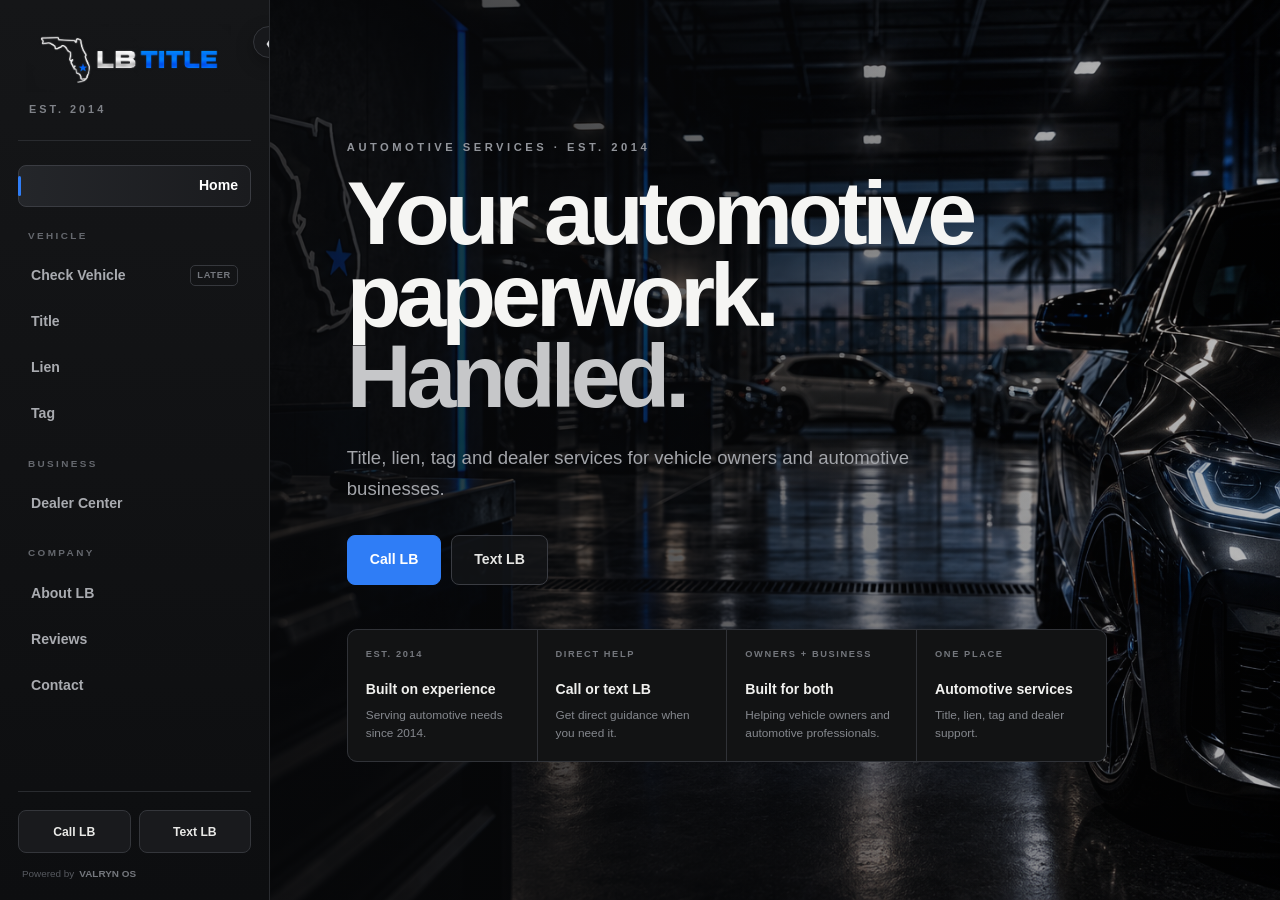
==== index.html @ 7bf811a1 "Add Dealer ambient messaging and environmental controls" ====
<!DOCTYPE html>
<html lang="en">

<head>

  <meta charset="UTF-8">

  <meta
    name="viewport"
    content="width=device-width, initial-scale=1.0"
  >

  <title>
    LB Title | Automotive Services
  </title>

  <meta
    name="description"
    content="LB Title provides automotive title, lien, tag and dealer services."
  >

  <link
    rel="stylesheet"
    href="assets/css/style.css"
  >

</head>


<body class="lb-shell-page">


  <div
    class="lb-app"
    id="lb-room-shell"
  >


    <!-- ================================================
         SIDEBAR
         ================================================ -->

    <aside class="lb-sidebar">


      <!-- BRAND -->

      <div class="lb-sidebar-brand">

        <button
          class="lb-brand-button"
          type="button"
          data-room-target="home"
          aria-label="LB Title Home"
        >

          <img
            src="assets/images/lb-title-logo.png"
            alt="LB Title"
          >

        </button>

        <p>
          EST. 2014
        </p>

      </div>


      <!-- SIDEBAR TOGGLE -->

      <button
        class="lb-sidebar-toggle"
        type="button"
        aria-label="Collapse sidebar"
        aria-expanded="true"
        title="Collapse sidebar"
      >
        <span aria-hidden="true">‹</span>
      </button>


      <!-- NAVIGATION -->

      <nav
        class="lb-room-nav"
        aria-label="LB Title services"
      >


        <!-- HOME -->

        <div class="lb-nav-group">

          <button
            class="lb-room-link"
            type="button"
            data-room-target="home"
          >
            Home
          </button>

        </div>


        <!-- VEHICLE -->

        <div class="lb-nav-group">

          <p class="lb-nav-label">
            Vehicle
          </p>


          <button
            class="lb-room-link"
            type="button"
            data-room-target="vehicle-check"
          >
            Check Vehicle

            <span>
              Later
            </span>
          </button>


          <button
            class="lb-room-link"
            type="button"
            data-room-target="title"
          >
            Title
          </button>


          <button
            class="lb-room-link"
            type="button"
            data-room-target="lien"
          >
            Lien
          </button>


          <button
            class="lb-room-link"
            type="button"
            data-room-target="tag"
          >
            Tag
          </button>

        </div>


        <!-- BUSINESS -->

        <div class="lb-nav-group">

          <p class="lb-nav-label">
            Business
          </p>


          <button
            class="lb-room-link"
            type="button"
            data-room-target="dealer"
          >
            Dealer Center
          </button>

        </div>


        <!-- COMPANY -->

        <div class="lb-nav-group">

          <p class="lb-nav-label">
            Company
          </p>


          <button
            class="lb-room-link"
            type="button"
            data-room-target="about"
          >
            About LB
          </button>


          <button
            class="lb-room-link"
            type="button"
            data-room-target="reviews"
          >
            Reviews
          </button>


          <button
            class="lb-room-link"
            type="button"
            data-room-target="contact"
          >
            Contact
          </button>

        </div>


      </nav>


      <!-- PERMANENT ACTIONS -->

      <div class="lb-sidebar-actions">

        <a href="tel:+13054826302">
          Call LB
        </a>

        <a href="sms:+13054826302">
          Text LB
        </a>

      </div>


      <div class="lb-sidebar-footer">

        <span>
          Powered by
        </span>

        <strong>
          VALRYN OS
        </strong>

      </div>


    </aside>



    <!-- ================================================
         WORKSPACE
         ================================================ -->

    <main class="lb-workspace">


      <!-- ==============================================
           HOME ROOM
           ============================================== -->

      <section
        class="lb-room room-home"
        data-room="home"
      >

        <div class="room-shade"></div>


        <div class="room-content">


          <p class="room-eyebrow">
            AUTOMOTIVE SERVICES · EST. 2014
          </p>


          <h1>
            Your automotive
            paperwork.
            <span>
              Handled.
            </span>
          </h1>


          <p class="room-copy">
            Title, lien, tag and dealer
            services for vehicle owners
            and automotive businesses.
          </p>


          <div class="room-actions">

            <a
              class="room-button primary"
              href="tel:+13054826302"
            >
              Call LB
            </a>

            <a
              class="room-button secondary"
              href="sms:+13054826302"
            >
              Text LB
            </a>

          </div>


          <div class="home-proof-grid">

            <div class="home-proof-item">

              <span>EST. 2014</span>

              <strong>
                Built on experience
              </strong>

              <p>
                Serving automotive needs since 2014.
              </p>

            </div>


            <div class="home-proof-item">

              <span>DIRECT HELP</span>

              <strong>
                Call or text LB
              </strong>

              <p>
                Get direct guidance when you need it.
              </p>

            </div>


            <div class="home-proof-item">

              <span>OWNERS + BUSINESS</span>

              <strong>
                Built for both
              </strong>

              <p>
                Helping vehicle owners and automotive professionals.
              </p>

            </div>


            <div class="home-proof-item">

              <span>ONE PLACE</span>

              <strong>
                Automotive services
              </strong>

              <p>
                Title, lien, tag and dealer support.
              </p>

            </div>

          </div>


        </div>

      </section>



      <!-- ==============================================
           TITLE ROOM
           ============================================== -->

      <section
        class="lb-room room-title"
        data-room="title"
        hidden
      >

        <div class="room-shade"></div>


        <div class="room-content">

          <div
            class="room-message"
            data-room-message="title"
            aria-live="polite"
          >
            <p class="room-eyebrow">
              VEHICLE · TITLE
            </p>

            <p class="room-dynamic-copy">
              Title help starts here.
            </p>
          </div>


          <div class="room-tags">

            <span>
              Title Transfer
            </span>

            <span>
              Duplicate Title
            </span>

            <span>
              Rebuild
            </span>

          </div>


          <div class="room-actions">

            <a
              class="room-button primary"
              href="intake/title.html"
            >
              Start Title Request
            </a>


            <a
              class="room-button secondary"
              href="sms:+13054826302"
            >
              Ask LB
            </a>

          </div>


        </div>

      </section>



      <!-- ==============================================
           LIEN ROOM
           ============================================== -->

      <section
        class="lb-room room-lien"
        data-room="lien"
        hidden
      >

        <div class="room-shade"></div>


        <div class="room-content">

          <div
            class="room-message"
            data-room-message="lien"
            aria-live="polite"
          >
            <p class="room-eyebrow">
              VEHICLE · LIEN
            </p>

            <p class="room-dynamic-copy">
              Lien help starts here.
            </p>
          </div>


          <div class="room-tags">

            <span>
              Mechanical Lien
            </span>

            <span>
              Tow Lien
            </span>

          </div>


          <div class="room-actions">

            <a
              class="room-button primary"
              href="intake/lien.html"
            >
              Start Lien Request
            </a>


            <a
              class="room-button secondary"
              href="tel:+13054826302"
            >
              Call LB
            </a>

          </div>


        </div>

      </section>



      <!-- ==============================================
           TAG ROOM
           ============================================== -->

      <section
        class="lb-room room-tag"
        data-room="tag"
        hidden
      >

        <div class="room-shade"></div>


        <div class="room-content">

          <div
            class="room-message"
            data-room-message="tag"
            aria-live="polite"
          >
            <p class="room-eyebrow">
              VEHICLE · TAG
            </p>

            <p class="room-dynamic-copy">
              Tag help starts here.
            </p>
          </div>


          <div class="room-tags">

            <span>
              Transport Tag
            </span>

            <span>
              Paper Tag
            </span>

            <span>
              Tag Transfer
            </span>

          </div>


          <div class="room-actions">

            <a
              class="room-button primary"
              href="intake/tag.html"
            >
              Start Tag Request
            </a>

          </div>


        </div>

      </section>



      <!-- ==============================================
           DEALER ROOM
           ============================================== -->

      <section
        class="lb-room room-dealer"
        data-room="dealer"
        hidden
      >

        <div class="room-shade"></div>


        <div class="room-content">

          <div
            class="room-message"
            data-room-message="dealer"
            aria-live="polite"
          >
            <p class="room-eyebrow">
              BUSINESS · DEALER CENTER
            </p>

            <p class="room-dynamic-copy">
              Dealer support starts here.
            </p>
          </div>


          <div class="room-tags">

            <span>
              Dealer License
            </span>

            <span>
              Business Registration
            </span>

            <span>
              Rebuild Inspection
            </span>

            <span>
              Dealer Class
            </span>

          </div>


          <div class="room-actions">

            <a
              class="room-button primary"
              href="dealer/index.html"
            >
              Enter Dealer Center
            </a>

          </div>


        </div>

      </section>



      <!-- ==============================================
           VEHICLE CHECK ROOM
           ============================================== -->

      <section
        class="lb-room room-vehicle-check"
        data-room="vehicle-check"
        hidden
      >

        <div class="room-shade"></div>


        <div class="room-content">


          <p class="room-eyebrow">
            VEHICLE · CHECK
          </p>


          


          <p class="room-copy">
            LB is evaluating legitimate
            vehicle-data providers before
            activating this capability.
          </p>


          <div class="room-status">
            Provider integration not yet live.
          </div>


          <div class="room-actions">

            <button
              class="room-button secondary"
              type="button"
              data-room-target="home"
            >
              Back Home
            </button>

          </div>


        </div>

      </section>



      <!-- ==============================================
           ABOUT ROOM
           ============================================== -->

      <section
        class="lb-room room-about"
        data-room="about"
        hidden
      >

        <div class="room-shade"></div>


        <div class="room-content">


          <p class="room-eyebrow">
            COMPANY
          </p>


          <h1>
            About
            <span>
              LB Title.
            </span>
          </h1>


          <p class="room-copy">
            Established in 2014, LB Title
            helps vehicle owners and automotive
            businesses navigate title, lien,
            tag and related automotive paperwork.
          </p>


          <div class="room-actions">

            <a
              class="room-button primary"
              href="tel:+13054826302"
            >
              Talk to LB
            </a>

          </div>


        </div>

      </section>



      <!-- ==============================================
           REVIEWS ROOM
           ============================================== -->

      <section
        class="lb-room room-reviews"
        data-room="reviews"
        hidden
      >

        <div class="room-shade"></div>


        <div class="room-content">


          <p class="room-eyebrow">
            COMPANY · REVIEWS
          </p>


          <h1>
            Customer
            <span>
              Reviews.
            </span>
          </h1>


          <p class="room-copy">
            Real customer reviews will appear
            here as LB builds its verified
            review history.
          </p>


          <div class="room-status">
            No fabricated testimonials.
          </div>


        </div>

      </section>



      <!-- ==============================================
           CONTACT ROOM
           ============================================== -->

      <section
        class="lb-room room-contact"
        data-room="contact"
        hidden
      >

        <div class="room-shade"></div>


        <div class="room-content">


          <div
            class="room-message"
            data-room-message="contact"
            aria-live="polite"
          >
            <p class="room-eyebrow">
              CONTACT LB TITLE
            </p>

            <p class="room-dynamic-copy">
              We're here when you need us.
            </p>
          </div>


          <div class="room-actions">

            <a
              class="room-button primary"
              href="tel:+13054826302"
            >
              Call (305) 482-6302
            </a>


            <a
              class="room-button secondary"
              href="sms:+13054826302"
            >
              Text LB
            </a>


            <a
              class="room-button secondary"
              href="mailto:lbtitle01@gmail.com"
            >
              Email LB
            </a>

          </div>


        </div>

      </section>


    </main>


  </div>


  <script src="assets/js/main.js"></script>


</body>

</html>
---- assets/css/style.css ----
/* =========================================================

   LB TITLE

   Main Website Styles

   \========================================================= */





/* ---------- RESET ---------- */



* {

  box-sizing: border-box;

  margin: 0;

  padding: 0;

}



html {

  scroll-behavior: smooth;

}



body {

  min-height: 100vh;



  background:

    radial-gradient(

      circle at top,

      #111827 0%,

      #070b12 42%,

      #030509 100%

    );



  color: #ffffff;



  font-family:

    -apple-system,

    BlinkMacSystemFont,

    "Segoe UI",

    Arial,

    sans-serif;



  line-height: 1.5;

}



a {

  color: inherit;

}



ul {

  list-style: none;

}



.container {

  width: min(1180px, calc(100% - 40px));

  margin: 0 auto;

}





/* =========================================================

   HEADER

   \========================================================= */



.site-header {

  position: sticky;

  top: 0;

  z-index: 100;



  border-bottom: 1px solid rgba(148, 163, 184, 0.12);



  background: rgba(3, 5, 9, 0.88);



  backdrop-filter: blur(18px);

  -webkit-backdrop-filter: blur(18px);

}



.nav {

  min-height: 76px;



  display: flex;

  align-items: center;

  gap: 36px;

}



.logo {

  display: inline-flex;

  align-items: center;



  font-size: 1.45rem;

  font-weight: 850;



  letter-spacing: -1px;

  text-decoration: none;



  white-space: nowrap;

}



.logo-lb {

  color: #ffffff;

}



.logo-title {

  margin-left: 5px;



  color: #3b82f6;

}



.main-nav {

  display: flex;

  align-items: center;

  gap: 28px;



  margin-left: auto;

}



.main-nav a {

  color: #94a3b8;



  font-size: 0.92rem;

  font-weight: 600;



  text-decoration: none;



  transition:

    color 0.2s ease,

    transform 0.2s ease;

}



.main-nav a:hover {

  color: #ffffff;



  transform: translateY(-1px);

}



.nav-action {

  display: inline-flex;

  align-items: center;

  justify-content: center;



  min-height: 42px;



  padding: 0 18px;



  border: 1px solid #3b82f6;

  border-radius: 8px;



  color: #ffffff;



  font-size: 0.88rem;

  font-weight: 700;



  text-decoration: none;



  transition:

background 0.2s ease,

    transform 0.2s ease;

}



.nav-action:hover {

  background: #2563eb;



  transform: translateY(-1px);

}





/* =========================================================

   SHARED

   \========================================================= */



.eyebrow {

  margin-bottom: 16px;



  color: #64748b;



  font-size: 0.72rem;

  font-weight: 800;



  letter-spacing: 4px;

  text-transform: uppercase;

}



.section-heading {

  max-width: 700px;



  margin-bottom: 42px;

}



.section-heading h2 {

  margin-bottom: 12px;



  font-size: clamp(2rem, 5vw, 3rem);

  font-weight: 800;



  letter-spacing: -1.8px;

  line-height: 1.08;

}



.section-heading > p:last-child {

  color: #94a3b8;



  font-size: 1rem;

  line-height: 1.7;

}





/* =========================================================

   BUTTONS

   \========================================================= */



.button {

  display: inline-flex;

  align-items: center;

  justify-content: center;



  min-height: 52px;



  padding: 0 24px;



  border: 1px solid transparent;

  border-radius: 9px;



  font-size: 0.95rem;

  font-weight: 750;



  text-decoration: none;



  transition:

background 0.2s ease,

    border-color 0.2s ease,

    color 0.2s ease,

    transform 0.2s ease;

}



.button:hover {

  transform: translateY(-2px);

}



.button.primary {

  background: #2563eb;

  border-color: #2563eb;



  color: #ffffff;

}



.button.primary:hover {

  background: #3b82f6;

  border-color: #3b82f6;

}



.button.secondary {

  border-color: #334155;



  background: rgba(15, 23, 42, 0.45);



  color: #e2e8f0;

}



.button.secondary:hover {

  border-color: #3b82f6;



  background: rgba(37, 99, 235, 0.08);



  color: #ffffff;

}





/* =========================================================

   HERO

   \========================================================= */



.hero {

  position: relative;



  min-height: 680px;



  display: flex;

  align-items: center;



  overflow: hidden;



  border-bottom: 1px solid rgba(148, 163, 184, 0.1);

}



.hero::before {

  content: "";



  position: absolute;

  top: -220px;

  right: -180px;



  width: 650px;

  height: 650px;



  border-radius: 50%;



  background: rgba(37, 99, 235, 0.12);



  filter: blur(80px);



  pointer-events: none;

}



.hero::after {

  content: "";



  position: absolute;

  bottom: -300px;

  left: -250px;



  width: 600px;

  height: 600px;



  border-radius: 50%;



  background: rgba(29, 78, 216, 0.08);



  filter: blur(100px);



  pointer-events: none;

}



.hero-content {

  position: relative;

  z-index: 1;



  padding-top: 80px;

  padding-bottom: 80px;

}



.hero h1 {

  max-width: 900px;



  margin-bottom: 24px;



  font-size: clamp(3.2rem, 7vw, 6.2rem);

  font-weight: 850;



  letter-spacing: -5px;

  line-height: 0.95;

}



.hero h1 span {

  display: block;



  color: #3b82f6;

}



.hero-copy {

  max-width: 670px;



  color: #94a3b8;



  font-size: clamp(1rem, 2vw, 1.2rem);

  line-height: 1.75;

}



.hero-actions {

  display: flex;

  flex-wrap: wrap;

  gap: 12px;



  margin-top: 34px;

}





/* =========================================================

   SERVICES

   \========================================================= */



.services {

  padding: 110px 0;

}



.service-grid {

  display: grid;



  grid-template-columns: repeat(2, minmax(0, 1fr));



  gap: 18px;

}



.service-card {

  position: relative;



  min-height: 230px;



  display: flex;

  flex-direction: column;



  padding: 26px;



  border: 1px solid #1e293b;

  border-radius: 14px;



  background:

    linear-gradient(

      145deg,

      rgba(15, 23, 42, 0.92),

      rgba(8, 13, 23, 0.88)

    );



  overflow: hidden;



  transition:

    border-color 0.25s ease,

    transform 0.25s ease,

background 0.25s ease;

}



.service-card:hover {

  border-color: rgba(59, 130, 246, 0.6);



  transform: translateY(-4px);

}



.service-number {

  margin-bottom: 20px;



  color: #475569;



  font-size: 0.78rem;

  font-weight: 800;



  letter-spacing: 2px;

}



.service-card h3 {

  margin-bottom: 10px;



  font-size: 1.55rem;

  font-weight: 800;



  letter-spacing: -0.7px;

}



.service-card > p {

  margin-bottom: 20px;



  color: #94a3b8;



  line-height: 1.65;

}



.service-card ul {

  display: flex;

  flex-wrap: wrap;

  gap: 8px;



  margin-bottom: 30px;

}



.service-card li {

  padding: 7px 10px;



  border: 1px solid #1e293b;

  border-radius: 6px;



  background: rgba(15, 23, 42, 0.7);



  color: #cbd5e1;



  font-size: 0.78rem;

  font-weight: 650;

}



.service-card > a {

  margin-top: auto;



  color: #60a5fa;



  font-size: 0.9rem;

  font-weight: 750;



  text-decoration: none;

}



.service-card > a:hover {

  color: #93c5fd;

}



.dealer-card {

  border-color: rgba(59, 130, 246, 0.35);



  background:

    linear-gradient(

      145deg,

      rgba(30, 64, 175, 0.18),

      rgba(8, 13, 23, 0.94)

    );

}



.dealer-card::after {

  content: "DEALER";



  position: absolute;

  top: 25px;

  right: 28px;



  color: rgba(96, 165, 250, 0.5);



  font-size: 0.65rem;

  font-weight: 800;



  letter-spacing: 3px;

}





/* =========================================================

   OTHER SERVICES

   \========================================================= */



.other-services {

  padding: 100px 0;



  border-top: 1px solid rgba(148, 163, 184, 0.08);

  border-bottom: 1px solid rgba(148, 163, 184, 0.08);



  background: rgba(15, 23, 42, 0.22);

}



.other-service-card {

  max-width: 760px;



  padding: 30px;



  border: 1px solid #1e293b;

  border-radius: 12px;



  background: rgba(8, 13, 23, 0.7);

}



.other-service-card h3 {

  margin-bottom: 10px;



  font-size: 1.35rem;

}



.other-service-card p {

  margin-bottom: 18px;



  color: #94a3b8;



  line-height: 1.65;

}



.other-service-card a {

  color: #60a5fa;



  font-weight: 700;



  text-decoration: none;

}





/* =========================================================

   GET STARTED

   \========================================================= */



.request {

  padding: 110px 0;

}



.action-grid {

  display: grid;



  grid-template-columns: repeat(4, minmax(0, 1fr));



  gap: 14px;

}



.action-card {

  min-height: 112px;



  display: flex;

  flex-direction: column;

  justify-content: space-between;



  padding: 24px;



  border: 1px solid #1e293b;

  border-radius: 12px;



  background: rgba(15, 23, 42, 0.55);



  text-decoration: none;



  transition:

    border-color 0.2s ease,

background 0.2s ease,

    transform 0.2s ease;

}



.action-card:hover {

  border-color: #3b82f6;



  background: rgba(37, 99, 235, 0.08);



  transform: translateY(-3px);

}



.action-card span {

  color: #64748b;



  font-size: 0.75rem;

  font-weight: 800;



  letter-spacing: 2px;

  text-transform: uppercase;

}



.action-card strong {

  color: #ffffff;



  font-size: 1rem;

  line-height: 1.35;

}





/* =========================================================

   ASK LB

   \========================================================= */



.ask-lb {

  padding: 0 0 110px;

}



.ask-lb-panel {

  position: relative;



  display: grid;



  grid-template-columns: 1fr auto;



  align-items: center;

  gap: 40px;



  padding: 42px;



  border: 1px solid rgba(59, 130, 246, 0.35);

  border-radius: 16px;



  background:

    linear-gradient(

      135deg,

      rgba(30, 64, 175, 0.2),

      rgba(15, 23, 42, 0.6)

    );



  overflow: hidden;

}



.ask-lb-panel::after {

  content: "LB";



  position: absolute;

  right: 170px;

  bottom: -60px;



  color: rgba(59, 130, 246, 0.04);



  font-size: 13rem;

  font-weight: 900;



  line-height: 1;



  pointer-events: none;

}



.ask-lb-panel h2 {

  margin-bottom: 12px;



  font-size: clamp(2rem, 5vw, 3rem);



  letter-spacing: -1.5px;

}



.ask-lb-panel > div:first-child > p:last-child {

  max-width: 650px;



  color: #94a3b8;



  line-height: 1.7;

}



.ask-lb-status {

  position: relative;

  z-index: 1;



  min-width: 180px;



  padding: 18px;



  border: 1px solid rgba(96, 165, 250, 0.25);

  border-radius: 10px;



  background: rgba(3, 5, 9, 0.45);

}



.ask-lb-status span {

  display: block;



  margin-bottom: 4px;



  color: #64748b;



  font-size: 0.7rem;

  font-weight: 800;



  letter-spacing: 2px;

  text-transform: uppercase;

}



.ask-lb-status strong {

  color: #60a5fa;



  font-size: 0.95rem;

}





/* =========================================================

   CONTACT

   \========================================================= */



.contact-section {

  padding: 110px 0;



  border-top: 1px solid rgba(148, 163, 184, 0.08);



  background: rgba(2, 6, 12, 0.5);

}



.contact-actions {

  display: flex;

  flex-wrap: wrap;

  gap: 12px;

}





/* =========================================================

   FOOTER

   \========================================================= */



.site-footer {

  padding: 38px 0;



  border-top: 1px solid #111827;



  background: #020407;

}



.footer-content {

  display: grid;



  grid-template-columns: 1fr auto auto;



  align-items: center;

  gap: 40px;

}



.footer-brand strong {

  display: block;



  margin-bottom: 4px;



  color: #ffffff;



  font-size: 1rem;

  letter-spacing: 1px;

}



.footer-brand p {

  color: #475569;



  font-size: 0.82rem;

}



.footer-contact {

  display: flex;

  flex-direction: column;

  gap: 4px;

}



.footer-contact a {

  color: #64748b;



  font-size: 0.8rem;



  text-decoration: none;

}



.footer-contact a:hover {

  color: #ffffff;

}



.powered-by {

  color: #475569;



  font-size: 0.78rem;

}



.powered-by strong {

  color: #64748b;

}





/* =========================================================

   RESPONSIVE

   \========================================================= */



@media (max-width: 900px) {



  .main-nav {

    display: none;

  }



  .nav-action {

    margin-left: auto;

  }



  .hero {

    min-height: 600px;

  }



  .hero h1 {

    letter-spacing: -3px;

  }



  .service-grid {

    grid-template-columns: 1fr;

  }



  .action-grid {

    grid-template-columns: repeat(2, minmax(0, 1fr));

  }



  .footer-content {

    grid-template-columns: 1fr;

  }



  .ask-lb-panel {

    grid-template-columns: 1fr;

  }



  .ask-lb-status {

    width: fit-content;

  }



}





@media (max-width: 560px) {



  .container {

    width: min(100% - 28px, 1180px);

  }



  .nav {

    min-height: 68px;

  }



  .logo {

    font-size: 1.25rem;

  }



  .nav-action {

    min-height: 38px;



    padding: 0 13px;



    font-size: 0.78rem;

  }



  .hero {

    min-height: auto;

  }



  .hero-content {

    padding-top: 100px;

    padding-bottom: 90px;

  }



  .hero h1 {

    font-size: clamp(3rem, 16vw, 4.4rem);



    letter-spacing: -3.5px;

  }



  .hero-copy {

    font-size: 1rem;

  }



  .hero-actions {

    flex-direction: column;

  }

  .hero-actions .button {

    width: 100%;

  }



  .services,

  .request,

  .contact-section {

    padding: 80px 0;

  }



  .other-services {

    padding: 80px 0;

  }



  .ask-lb {

    padding-bottom: 80px;

  }



  .service-card {

    min-height: auto;

    padding: 26px;

  }



  .service-number {

    margin-bottom: 28px;

  }



  .action-grid {

    grid-template-columns: 1fr;

  }



  .action-card {

    min-height: 125px;

  }



  .ask-lb-panel {

    padding: 28px;

  }



  .ask-lb-panel::after {

    right: -30px;

    bottom: -35px;



    font-size: 9rem;

  }



  .contact-actions {

    flex-direction: column;

  }



  .contact-actions .button {

    width: 100%;

  }



  .footer-content {

    gap: 24px;

  }



}





/* =========================================================

   ACCESSIBILITY

   \========================================================= */



a:focus-visible {

  outline: 2px solid #60a5fa;

  outline-offset: 4px;

}





/* =========================================================

   SELECTION

   \========================================================= */



::selection {

  background: #2563eb;

  color: #ffffff;

}



/* =========================================================

   INTAKE PAGES

   \========================================================= */



.intake-hero {

  padding: 70px 0 45px;



  border-bottom: 1px solid rgba(148, 163, 184, 0.08);

}



.back-link {

  display: inline-block;



  margin-bottom: 20px;



  color: #94a3b8;



  font-size: 0.9rem;

  font-weight: 650;



  text-decoration: none;

}



.back-link:hover {

  color: #ffffff;

}



.intake-hero h1 {

  margin-bottom: 16px;



  font-size: clamp(2.7rem, 6vw, 4.5rem);

  font-weight: 850;



  letter-spacing: -3px;

  line-height: 1;

}



.intake-hero > .container > p:last-child {

  max-width: 680px;



  color: #94a3b8;



  font-size: 1.05rem;

  line-height: 1.7;

}





/* ---------- LAYOUT ---------- */



.intake-section {

  padding: 70px 0 110px;

}



.intake-layout {

  display: grid;



  grid-template-columns:

    minmax(0, 1fr)

    minmax(280px, 340px);



  align-items: start;

  gap: 30px;

}





/* ---------- FORM ---------- */



.intake-form {

  display: flex;

  flex-direction: column;

  gap: 18px;

}



.form-section {

  min-width: 0;



  padding: 30px;



  border: 1px solid #1e293b;

  border-radius: 14px;



  background:

    linear-gradient(

      145deg,

      rgba(15, 23, 42, 0.88),

      rgba(8, 13, 23, 0.82)

    );

}



.form-section legend {

  padding: 0 10px;



  color: #ffffff;



  font-size: 1.15rem;

  font-weight: 800;

}



.form-help {

  margin-bottom: 24px;



  color: #64748b;



  font-size: 0.9rem;

}





/* ---------- SERVICE CHOICE ---------- */



.service-choice-grid {

  display: grid;



  grid-template-columns: repeat(2, minmax(0, 1fr));



  gap: 12px;

}



.service-choice {

  position: relative;



  display: block;



  cursor: pointer;

}



.service-choice input {

  position: absolute;



  width: 1px;

  height: 1px;



  opacity: 0;

  pointer-events: none;

}



.service-choice span {

  min-height: 120px;



  display: flex;

  flex-direction: column;

  justify-content: center;



  padding: 20px;



  border: 1px solid #273449;

  border-radius: 10px;



  background: rgba(15, 23, 42, 0.6);



  transition:

    border-color 0.2s ease,

background 0.2s ease,

    transform 0.2s ease;

}



.service-choice:hover span {

  border-color: #3b82f6;



  transform: translateY(-2px);

}



.service-choice input:checked + span {

  border-color: #3b82f6;



  background: rgba(37, 99, 235, 0.12);



  box-shadow:

    inset 0 0 0 1px rgba(59, 130, 246, 0.18);

}



.service-choice strong {

  margin-bottom: 7px;



  color: #ffffff;



  font-size: 1rem;

}



.service-choice small {

  color: #94a3b8;



  font-size: 0.8rem;

  line-height: 1.5;

}





/* ---------- FIELDS ---------- */



.form-grid {

  display: grid;



  grid-template-columns: repeat(2, minmax(0, 1fr));



  gap: 18px;

}



.form-field {

  display: flex;

  flex-direction: column;

  gap: 8px;

}



.form-field-full {

  grid-column: 1 / -1;

}



.form-field label {

  color: #cbd5e1;



  font-size: 0.82rem;

  font-weight: 700;

}



.form-field input,

.form-field textarea,

.form-field select {

  width: 100%;



  border: 1px solid #273449;

  border-radius: 8px;



  outline: none;



  background: #080d17;



  color: #ffffff;



  font: inherit;



  transition:

    border-color 0.2s ease,

    box-shadow 0.2s ease,

background 0.2s ease;

}



.form-field input,

.form-field select {

  min-height: 48px;



  padding: 0 14px;

}



.form-field textarea {

  min-height: 145px;



  padding: 14px;



  resize: vertical;

}



.form-field input::placeholder,

.form-field textarea::placeholder {

  color: #475569;

}



.form-field input:focus,

.form-field textarea:focus,

.form-field select:focus {

  border-color: #3b82f6;



  background: #0b1220;



  box-shadow:

    0 0 0 3px rgba(59, 130, 246, 0.1);

}





/* ---------- CONDITIONAL ---------- */



.conditional-section[hidden] {

  display: none;

}





/* ---------- SUBMIT ---------- */



.form-submit {

  display: flex;

  align-items: center;

  justify-content: space-between;



  gap: 24px;



  padding: 24px 28px;



  border: 1px solid rgba(59, 130, 246, 0.3);

  border-radius: 12px;



  background: rgba(37, 99, 235, 0.07);

}



.form-submit[hidden] {

  display: none;

}



.form-submit strong {

  display: block;



  margin-bottom: 4px;

}



.form-submit p {

  color: #64748b;



  font-size: 0.85rem;

}





/* ---------- SIDEBAR ---------- */



.intake-sidebar {

  position: sticky;



  top: 105px;

}



.sidebar-card {

  padding: 28px;



  border: 1px solid #1e293b;

  border-radius: 14px;



  background:

    linear-gradient(

      145deg,

      rgba(15, 23, 42, 0.9),

      rgba(8, 13, 23, 0.9)

    );

}



.sidebar-card h2 {

  margin-bottom: 12px;



  font-size: 1.5rem;



  letter-spacing: -0.8px;

}



.sidebar-card > p:not(.eyebrow) {

  margin-bottom: 24px;



  color: #94a3b8;



  font-size: 0.9rem;

  line-height: 1.65;

}



.sidebar-card .button {

  width: 100%;



  margin-bottom: 10px;

}



.sidebar-email {

  display: block;



  margin-top: 16px;



  color: #60a5fa;



  font-size: 0.82rem;



  text-align: center;

  text-decoration: none;

}



.sidebar-email:hover {

  color: #93c5fd;

}





/* =========================================================

   INTAKE RESPONSIVE

   \========================================================= */



@media (max-width: 900px) {



  .intake-layout {

    grid-template-columns: 1fr;

  }



  .intake-sidebar {

    position: static;

  }



}





@media (max-width: 560px) {



  .intake-hero {

    padding: 50px 0 35px;

  }



  .back-link {

    margin-bottom: 30px;

  }



  .intake-hero h1 {

    letter-spacing: -2px;

  }



  .intake-section {

    padding: 45px 0 80px;

  }



  .form-section {

    padding: 22px;

  }



  .service-choice-grid,

  .form-grid {

    grid-template-columns: 1fr;

  }



  .form-field-full {

    grid-column: auto;

  }



  .form-submit {

    flex-direction: column;

    align-items: stretch;

  }



  .form-submit .button {

    width: 100%;

  }



}

/* =========================================================

   TITLE INTAKE

   \========================================================= */



.title-choice-grid {

  display: grid;



  grid-template-columns: repeat(3, minmax(0, 1fr));



  gap: 12px;

}





@media (max-width: 760px) {



  .title-choice-grid {

    grid-template-columns: 1fr;

  }



}













/* =========================================================

   DEALER CENTER

   \========================================================= */



.dealer-center-page {

  background:

    radial-gradient(

      circle at 75% 10%,

      rgba(37, 99, 235, 0.14),

      transparent 34%

    ),

    #030509;

}



.dealer-hero {

  min-height: 610px;



  display: flex;

  align-items: center;



  padding: 80px 0;



  border-bottom: 1px solid rgba(59, 130, 246, 0.16);

}



.dealer-hero h1 {

  max-width: 850px;



  margin-bottom: 24px;



  font-size: clamp(3.2rem, 7vw, 6rem);

  font-weight: 850;



  letter-spacing: -5px;

  line-height: 0.96;

}



.dealer-hero h1 span {

  display: block;



  color: #3b82f6;

}



.dealer-hero-copy {

  max-width: 650px;



  color: #94a3b8;



  font-size: 1.1rem;

  line-height: 1.75;

}





/* ---------- DEALER SERVICES ---------- */



.dealer-services {

  padding: 110px 0;

}



.dealer-service-grid {

  display: grid;



  grid-template-columns: repeat(3, minmax(0, 1fr));



  gap: 16px;

}



.dealer-service-card {

  min-height: 280px;



  display: flex;

  flex-direction: column;



  padding: 28px;



  border: 1px solid rgba(59, 130, 246, 0.22);

  border-radius: 14px;



  background:

    linear-gradient(

      145deg,

      rgba(30, 64, 175, 0.11),

      rgba(8, 13, 23, 0.92)

    );



  text-decoration: none;



  transition:

    border-color 0.22s ease,

background 0.22s ease,

    transform 0.22s ease;

}



.dealer-service-card:hover {

  border-color: #3b82f6;



  background:

    linear-gradient(

      145deg,

      rgba(37, 99, 235, 0.18),

      rgba(8, 13, 23, 0.96)

    );



  transform: translateY(-4px);

}



.dealer-service-number {

  margin-bottom: 50px;



  color: #475569;



  font-size: 0.72rem;

  font-weight: 800;



  letter-spacing: 2px;

}



.dealer-service-card h3 {

  margin-bottom: 10px;



  color: #ffffff;



  font-size: 1.35rem;



  letter-spacing: -0.6px;

}



.dealer-service-card p {

  margin-bottom: 28px;



  color: #94a3b8;



  font-size: 0.9rem;

  line-height: 1.6;

}



.dealer-service-card strong {

  margin-top: auto;



  color: #60a5fa;



  font-size: 0.85rem;

}





/* ---------- DEALER CONTACT ---------- */



.dealer-contact {

  padding: 0 0 110px;

}



.dealer-contact-panel {

  display: flex;

  align-items: center;

  justify-content: space-between;



  gap: 40px;



  padding: 42px;



  border: 1px solid rgba(59, 130, 246, 0.25);

  border-radius: 16px;



  background: rgba(15, 23, 42, 0.48);

}



.dealer-contact-panel h2 {

  margin-bottom: 10px;



  font-size: clamp(2rem, 4vw, 3rem);



  letter-spacing: -1.5px;

}



.dealer-contact-panel > div:first-child > p:last-child {

  max-width: 620px;



  color: #94a3b8;



  line-height: 1.7;

}



.dealer-contact-actions {

  display: flex;

  flex-shrink: 0;



  gap: 10px;

}





/* ---------- DEALER RESPONSIVE ---------- */



@media (max-width: 900px) {



  .dealer-service-grid {

    grid-template-columns: repeat(2, minmax(0, 1fr));

  }



  .dealer-contact-panel {

    flex-direction: column;

    align-items: flex-start;

  }



}





@media (max-width: 560px) {



  .dealer-hero {

    min-height: auto;



    padding: 70px 0;

  }



  .dealer-hero h1 {

    letter-spacing: -3px;

  }



  .dealer-services {

    padding: 80px 0;

  }



  .dealer-service-grid {

    grid-template-columns: 1fr;

  }



  .dealer-service-card {

    min-height: 240px;

  }



  .dealer-contact {

    padding-bottom: 80px;

  }



  .dealer-contact-panel {

    padding: 28px;

  }



  .dealer-contact-actions {

    width: 100%;



    flex-direction: column;

  }



  .dealer-contact-actions .button {

    width: 100%;

  }



}







/* =========================================================

   DEALER INTAKE

   \========================================================= */



.dealer-choice-grid {

  display: grid;



  grid-template-columns: repeat(3, minmax(0, 1fr));



  gap: 12px;

}





@media (max-width: 760px) {



  .dealer-choice-grid {

    grid-template-columns: 1fr;

  }



}







/* =========================================================

   SUCCESS PAGE

   \========================================================= */



.success-page {

  min-height: calc(100vh - 76px);



  display: flex;

  flex-direction: column;

}



.success-section {

  flex: 1;



  display: flex;

  align-items: center;



  padding: 100px 0;

}



.success-card {

  max-width: 760px;



  margin: 0 auto;



  padding: 60px;



  border: 1px solid rgba(59, 130, 246, 0.3);

  border-radius: 18px;



  background:

    linear-gradient(

      145deg,

      rgba(30, 64, 175, 0.14),

      rgba(8, 13, 23, 0.92)

    );



  text-align: center;

}



.success-check {

  width: 68px;

  height: 68px;



  display: flex;

  align-items: center;

  justify-content: center;



  margin: 0 auto 28px;



  border: 1px solid rgba(59, 130, 246, 0.5);

  border-radius: 50%;



  background: rgba(37, 99, 235, 0.12);



  color: #60a5fa;



  font-size: 2rem;

  font-weight: 800;

}



.success-card h1 {

  margin-bottom: 20px;



  font-size: clamp(3rem, 7vw, 5rem);

  font-weight: 850;



  letter-spacing: -4px;

  line-height: 1;

}



.success-copy {

  max-width: 590px;



  margin: 0 auto;



  color: #94a3b8;



  font-size: 1.05rem;

  line-height: 1.75;

}



.success-note {

  max-width: 520px;



  margin: 34px auto 0;



  padding: 20px;



  border: 1px solid #1e293b;

  border-radius: 10px;



  background: rgba(3, 5, 9, 0.35);

}



.success-note strong {

  display: block;



  margin-bottom: 5px;

}



.success-note p {

  color: #64748b;



  font-size: 0.88rem;

}



.success-actions {

  display: flex;

  justify-content: center;

  flex-wrap: wrap;



  gap: 10px;



  margin-top: 34px;

}





@media (max-width: 560px) {



  .success-section {

    padding: 60px 0;

  }



  .success-card {

    padding: 36px 22px;

  }



  .success-card h1 {

    letter-spacing: -2.5px;

  }



  .success-actions {

    flex-direction: column;

  }



  .success-actions .button {

    width: 100%;

  }



}





/* =========================================================

   LB TITLE LOGO

   \========================================================= */



.logo {

  display: flex;

  align-items: center;

  flex-shrink: 0;



  text-decoration: none;

}



.site-logo {

  display: block;



  width: 230px;

  max-width: 100%;

  height: auto;



  object-fit: contain;

}





/* ---------- LOGO RESPONSIVE ---------- */



@media (max-width: 900px) {



  .site-logo {

    width: 200px;

  }



}





@media (max-width: 560px) {



  .site-logo {

    width: 165px;

  }



}

/* =========================================================
   LB TITLE — ROOM SHELL
   Desktop sidebar + single workspace
   ========================================================= */


/* ---------- SHELL ---------- */

.lb-shell-page {
  height: 100vh;
  overflow: hidden;

  background: #090a0c;
  color: #f7f7f5;
}

.lb-app {
  width: 100%;
  height: 100vh;

  display: grid;
  grid-template-columns: 270px minmax(0, 1fr);

  background: #090a0c;
}


/* =========================================================
   SIDEBAR
   ========================================================= */

.lb-sidebar {
  position: relative;
  z-index: 50;

  height: 100vh;

  display: flex;
  flex-direction: column;

  padding: 24px 18px 18px;

  border-right: 1px solid #292b2f;

  background:
    linear-gradient(
      180deg,
      #151618 0%,
      #111214 52%,
      #0d0e10 100%
    );

  overflow-y: auto;
}


/* ---------- BRAND ---------- */

.lb-sidebar-brand {
  padding: 0 8px 22px;

  border-bottom: 1px solid #292b2f;
}

.lb-brand-button {
  width: 100%;

  display: block;

  padding: 0;

  border: 0;

  background: transparent;

  cursor: pointer;

  text-align: left;
}

.lb-brand-button img {
  display: block;

  width: 205px;
  max-width: 100%;

  height: auto;
}

.lb-sidebar-brand p {
  margin-top: 9px;
  margin-left: 3px;

  color: #7f8288;

  font-size: 0.68rem;
  font-weight: 800;

  letter-spacing: 3px;
}


/* =========================================================
   SIDEBAR NAVIGATION
   ========================================================= */

.lb-room-nav {
  display: flex;
  flex-direction: column;

  gap: 22px;

  padding: 24px 0;
}

.lb-nav-group {
  display: flex;
  flex-direction: column;

  gap: 4px;
}

.lb-nav-label {
  margin: 0 10px 7px;

  color: #65686e;

  font-size: 0.62rem;
  font-weight: 850;

  letter-spacing: 2.4px;
  text-transform: uppercase;
}

.lb-room-link {
  width: 100%;
  min-height: 42px;

  display: flex;
  align-items: center;
  justify-content: space-between;

  gap: 12px;

  padding: 0 12px;

  border: 1px solid transparent;
  border-radius: 8px;

  background: transparent;

  color: #a9abb0;

  font: inherit;
  font-size: 0.88rem;
  font-weight: 650;

  text-align: left;

  cursor: pointer;

  transition:
    color 0.18s ease,
    background 0.18s ease,
    border-color 0.18s ease,
    transform 0.18s ease;
}

.lb-room-link:hover {
  color: #ffffff;

  background: #1b1c1f;

  transform: translateX(2px);
}

.lb-room-link.is-active {
  border-color: #3a3c42;

  background:
    linear-gradient(
      90deg,
      #24262a,
      #1a1b1e
    );

  color: #ffffff;
}

.lb-room-link.is-active::before {
  content: "";

  width: 3px;
  height: 20px;

  margin-left: -13px;

  border-radius: 999px;

  background: #2f7df6;
}

.lb-room-link span {
  padding: 3px 6px;

  border: 1px solid #36383d;
  border-radius: 5px;

  color: #74777d;

  font-size: 0.58rem;
  font-weight: 800;

  letter-spacing: 0.7px;
  text-transform: uppercase;
}


/* ---------- PERMANENT ACTIONS ---------- */

.lb-sidebar-actions {
  display: grid;
  grid-template-columns: 1fr 1fr;

  gap: 8px;

  margin-top: auto;
  padding-top: 18px;

  border-top: 1px solid #292b2f;
}

.lb-sidebar-actions a {
  min-height: 43px;

  display: flex;
  align-items: center;
  justify-content: center;

  border: 1px solid #34363b;
  border-radius: 8px;

  background: #191a1d;

  color: #e9e9e7;

  font-size: 0.76rem;
  font-weight: 800;

  text-decoration: none;

  transition:
    border-color 0.18s ease,
    background 0.18s ease,
    color 0.18s ease;
}

.lb-sidebar-actions a:hover {
  border-color: #2f7df6;

  background: #202226;

  color: #ffffff;
}


/* ---------- SIDEBAR FOOTER ---------- */

.lb-sidebar-footer {
  display: flex;
  align-items: center;

  gap: 5px;

  padding: 14px 4px 0;

  color: #56595f;

  font-size: 0.62rem;
}

.lb-sidebar-footer strong {
  color: #74777d;

  font-weight: 750;
}


/* =========================================================
   WORKSPACE
   ========================================================= */

.lb-workspace {
  position: relative;

  min-width: 0;
  height: 100vh;

  overflow: hidden;

  background: #0b0c0e;
}


/* =========================================================
   ROOMS
   ========================================================= */

.lb-room {
  position: absolute;
  inset: 0;

  min-height: 100%;

  display: flex;
  align-items: center;

  overflow: hidden;

  isolation: isolate;

  background-color: #0b0c0e;

  background-size: cover;
  background-position: center;
  background-repeat: no-repeat;
}

.lb-room[hidden] {
  display: none;
}

.lb-room.is-active {
  animation: lb-room-enter 0.28s ease both;
}

@keyframes lb-room-enter {

  from {
    opacity: 0;
    transform: translateY(6px);
  }

  to {
    opacity: 1;
    transform: translateY(0);
  }

}


/* =========================================================
   ROOM BACKGROUND IMAGE SLOTS

   When the real images exist, these paths activate
   automatically.
   ========================================================= */

.room-home {
  background-image:
    url("../images/rooms/home/home-hero.png");
}

.room-title {
  background-image:
    url("../images/rooms/title/title-hero.png");
}

.room-lien {
  background-image:
    url("../images/rooms/lien/lien-hero.png");
}

.room-tag {
  background-image:
    url("../images/rooms/tag/tag-hero.png");
}

.room-dealer {
  background-image:
    url("../images/rooms/dealer/dealer-hero.png");
}

.room-vehicle-check {
  background-image:
    url("../images/rooms/vehicle-check/vehicle-check-hero.png");
}


/* Company rooms stay intentionally quieter */

.room-about {
  background-image:
    url("../images/rooms/about/about-hero.png");
}

.room-reviews {
  background-image:
    url("../images/rooms/reviews/reviews-hero.png");
}

.room-contact {
  background-image:
    url("../images/rooms/contact/contact-hero.png");
}


/* =========================================================
   CINEMATIC OVERLAY
   ========================================================= */

.room-shade {
  position: absolute;
  inset: 0;

  z-index: -1;

  background:
    linear-gradient(
      90deg,
      rgba(8, 9, 11, 0.78) 0%,
      rgba(8, 9, 11, 0.68) 34%,
      rgba(8, 9, 11, 0.42) 62%,
      rgba(8, 9, 11, 0.16) 100%
    ),
    linear-gradient(
      180deg,
      rgba(0, 0, 0, 0.04),
      rgba(0, 0, 0, 0.18)
    );
}


/* =========================================================
   ROOM CONTENT
   ========================================================= */

.room-content {
  width: min(760px, calc(100% - 80px));

  margin-left: clamp(44px, 6vw, 100px);

  padding: 56px 0;
}

.room-eyebrow {
  margin-bottom: 18px;

  color: #92959b;

  font-size: 0.7rem;
  font-weight: 850;

  letter-spacing: 3.5px;
  text-transform: uppercase;
}

.room-content h1 {
  max-width: 720px;

  margin-bottom: 24px;

  color: #f5f5f3;

  font-size: clamp(3.6rem, 7vw, 6.8rem);
  font-weight: 850;

  letter-spacing: -5px;
  line-height: 0.91;
}

.room-content h1 span {
  display: block;

  color: #c6c7c9;
}

.room-copy {
  max-width: 620px;

  color: #a3a5aa;

  font-size: clamp(1rem, 1.7vw, 1.16rem);

  line-height: 1.7;
}


/* =========================================================
   ROOM ACTIONS
   ========================================================= */

.room-actions {
  display: flex;
  flex-wrap: wrap;

  gap: 10px;

  margin-top: 30px;
}

.room-button {
  min-height: 50px;

  display: inline-flex;
  align-items: center;
  justify-content: center;

  padding: 0 22px;

  border: 1px solid #3a3c42;
  border-radius: 8px;

  font: inherit;
  font-size: 0.88rem;
  font-weight: 800;

  text-decoration: none;

  cursor: pointer;

  transition:
    transform 0.18s ease,
    border-color 0.18s ease,
    background 0.18s ease,
    color 0.18s ease;
}

.room-button:hover {
  transform: translateY(-2px);
}

.room-button.primary {
  border-color: #2f7df6;

  background: #2f7df6;

  color: #ffffff;
}

.room-button.primary:hover {
  background: #438af7;
}

.room-button.secondary {
  background: rgba(20, 21, 24, 0.78);

  color: #e5e5e3;
}

.room-button.secondary:hover {
  border-color: #70737a;

  background: #202226;
}


/* =========================================================
   ROOM TAGS
   ========================================================= */

.room-tags {
  display: flex;
  flex-wrap: wrap;

  gap: 8px;

  margin-top: 25px;
}

.room-tags span {
  padding: 8px 11px;

  border: 1px solid #34363b;
  border-radius: 6px;

  background: rgba(18, 19, 22, 0.72);

  color: #b9bbc0;

  font-size: 0.76rem;
  font-weight: 700;
}


/* =========================================================
   HOME QUICK SERVICES
   ========================================================= */

.room-quick-grid {
  max-width: 680px;

  display: grid;

  grid-template-columns:
    repeat(4, minmax(0, 1fr));

  gap: 9px;

  margin-top: 42px;
}

.room-quick-grid button {
  min-height: 90px;

  display: flex;
  flex-direction: column;
  justify-content: space-between;

  padding: 15px;

  border: 1px solid #33353a;
  border-radius: 9px;

  background: rgba(17, 18, 21, 0.82);

  color: #f3f3f1;

  text-align: left;

  cursor: pointer;

  transition:
    border-color 0.18s ease,
    background 0.18s ease,
    transform 0.18s ease;
}

.room-quick-grid button:hover {
  border-color: #686b72;

  background: rgba(30, 31, 35, 0.92);

  transform: translateY(-2px);
}

.room-quick-grid span {
  color: #65686e;

  font-size: 0.62rem;
  font-weight: 850;

  letter-spacing: 1.5px;
}

.room-quick-grid strong {
  font-size: 0.94rem;
}


/* =========================================================
   STATUS
   ========================================================= */

.room-status {
  width: fit-content;

  margin-top: 26px;

  padding: 10px 13px;

  border: 1px solid #393b40;
  border-radius: 7px;

  background: rgba(18, 19, 22, 0.72);

  color: #94969b;

  font-size: 0.78rem;
  font-weight: 700;
}


/* =========================================================
   TAG PROMOTIONAL CONCEPT
   ========================================================= */

.tag-concept {
  width: min(480px, 100%);

  position: absolute;

  right: clamp(40px, 7vw, 110px);
  top: 50%;

  transform:
    translateY(-50%)
    rotate(-5deg);

  display: grid;

  grid-template-columns: 1fr auto;

  padding: 28px 34px;

  border: 5px solid #d7d7d2;
  border-radius: 18px;

  background:
    linear-gradient(
      180deg,
      #f1f0e9,
      #d7d6cf
    );

  color: #141518;

  box-shadow:
    0 35px 90px rgba(0, 0, 0, 0.48),
    inset 0 0 0 2px #3a3b3e;

  text-transform: uppercase;
}

.tag-concept::before,
.tag-concept::after {
  content: "";

  position: absolute;

  top: 18px;

  width: 15px;
  height: 15px;

  border-radius: 50%;

  background: #1a1b1e;

  box-shadow:
    0 110px 0 #1a1b1e;
}

.tag-concept::before {
  left: 18px;
}

.tag-concept::after {
  right: 18px;
}

.tag-concept small {
  grid-column: 1 / -1;

  color: #55575c;

  font-size: 0.66rem;
  font-style: normal;
  font-weight: 900;

  letter-spacing: 4px;
  text-align: center;
}

.tag-concept strong {
  margin-top: 8px;

  color: #161719;

  font-size: clamp(5rem, 9vw, 8rem);
  font-weight: 950;

  letter-spacing: -7px;
  line-height: 0.9;
}

.tag-concept span {
  align-self: center;

  margin-top: 12px;

  color: #2f7df6;

  font-size: 1.1rem;
  font-weight: 950;

  letter-spacing: 2px;
}

.tag-concept em {
  grid-column: 1 / -1;

  margin-top: 15px;

  color: #77797e;

  font-size: 0.52rem;
  font-style: normal;
  font-weight: 850;

  letter-spacing: 2px;
  text-align: center;
}


/* =========================================================
   TAG ROOM — KEEP COPY CLEAR OF PLATE
   ========================================================= */

.room-tag .room-content {
  width: min(
    600px,
    calc(100% - 80px)
  );
}


/* =========================================================
   TABLET
   ========================================================= */

@media (max-width: 1050px) {

  .lb-app {
    grid-template-columns:
      235px minmax(0, 1fr);
  }

  .lb-brand-button img {
    width: 180px;
  }

  .room-content {
    width: min(
      680px,
      calc(100% - 56px)
    );

    margin-left: 42px;
  }

  .tag-concept {
    width: 350px;

    right: 34px;

    opacity: 0.28;
  }

}


/* =========================================================
   MOBILE / SMALL TABLET
   Sidebar becomes top service rail for now.
   A true drawer can be the next pass.
   ========================================================= */

@media (max-width: 760px) {

  .lb-shell-page {
    height: auto;
    min-height: 100vh;

    overflow: auto;
  }

  .lb-app {
    min-height: 100vh;
    height: auto;

    display: block;
  }

  .lb-sidebar {
    position: relative;

    width: 100%;
    height: auto;

    padding: 14px;

    border-right: 0;
    border-bottom: 1px solid #292b2f;

    overflow: visible;
  }

  .lb-sidebar-brand {
    display: flex;
    align-items: center;
    justify-content: space-between;

    padding: 0 0 12px;

    border-bottom: 0;
  }

  .lb-brand-button {
    width: auto;
  }

  .lb-brand-button img {
    width: 155px;
  }

  .lb-sidebar-brand p {
    margin: 0;

    font-size: 0.58rem;
  }
}


/* =========================================================
   LB TITLE — HOME PROOF STRIP
   ========================================================= */

.home-proof-grid {
  width: min(820px, 100%);

  display: grid;
  grid-template-columns:
    repeat(4, minmax(0, 1fr));

  gap: 1px;

  margin-top: 44px;

  border: 1px solid #303237;
  border-radius: 10px;

  background: #303237;

  overflow: hidden;
}

.home-proof-item {
  min-height: 125px;

  padding: 18px;

  background: rgba(16, 17, 19, 0.94);
}

.home-proof-item span {
  display: block;

  margin-bottom: 17px;

  color: #74777d;

  font-size: 0.58rem;
  font-weight: 850;

  letter-spacing: 1.6px;
}

.home-proof-item strong {
  display: block;

  margin-bottom: 7px;

  color: #f0f0ee;

  font-size: 0.88rem;
}

.home-proof-item p {
  color: #85888e;

  font-size: 0.74rem;

  line-height: 1.5;
}


/* ---------- HOME PROOF RESPONSIVE ---------- */

@media (max-width: 1050px) {

  .home-proof-grid {
    grid-template-columns:
      repeat(2, minmax(0, 1fr));
  }

}


@media (max-width: 560px) {

  .home-proof-grid {
    grid-template-columns: 1fr;

    margin-top: 30px;
  }

  .home-proof-item {
    min-height: auto;
  }

}


/* =========================================================
   LB SWEEP — COLLAPSIBLE SIDEBAR
   Desktop shell authority
   ========================================================= */

@media (min-width: 761px) {

  .lb-app {
    grid-template-columns:
      270px minmax(0, 1fr);

    transition:
      grid-template-columns 0.28s ease;
  }


  /* ---------- TOGGLE ---------- */

  .lb-sidebar-toggle {
    position: absolute;
    top: 26px;
    right: -16px;

    z-index: 70;

    width: 32px;
    height: 32px;

    display: grid;
    place-items: center;

    padding: 0;

    border: 1px solid #34363b;
    border-radius: 50%;

    background: #17181b;
    color: #d9dadd;

    font: inherit;
    font-size: 1.25rem;
    font-weight: 700;
    line-height: 1;

    cursor: pointer;

    box-shadow:
      0 6px 18px rgba(0, 0, 0, 0.28);

    transition:
      background 0.18s ease,
      border-color 0.18s ease,
      color 0.18s ease,
      transform 0.28s ease;
  }

  .lb-sidebar-toggle:hover {
    border-color: #2f7df6;
    background: #202226;
    color: #ffffff;
  }


  /* ---------- COLLAPSED SHELL ---------- */

  .lb-app.is-sidebar-collapsed {
    grid-template-columns:
      78px minmax(0, 1fr);
  }

  .lb-app.is-sidebar-collapsed
  .lb-sidebar {
    padding-left: 10px;
    padding-right: 10px;

    overflow-x: hidden;
  }

  .lb-app.is-sidebar-collapsed
  .lb-sidebar-toggle {
    transform: rotate(180deg);
  }


  /* ---------- BRAND ---------- */

  .lb-app.is-sidebar-collapsed
  .lb-sidebar-brand {
    padding-left: 0;
    padding-right: 0;

    text-align: center;
  }

  .lb-app.is-sidebar-collapsed
  .lb-brand-button {
    overflow: hidden;
  }

  .lb-app.is-sidebar-collapsed
  .lb-brand-button img {
    width: 178px;
    max-width: none;

    transform: translateX(-2px);
  }

  .lb-app.is-sidebar-collapsed
  .lb-sidebar-brand p {
    display: none;
  }


  /* ---------- GROUPS ---------- */

  .lb-app.is-sidebar-collapsed
  .lb-room-nav {
    gap: 14px;
  }

  .lb-app.is-sidebar-collapsed
  .lb-nav-label {
    height: 1px;

    margin: 0 8px 5px;

    overflow: hidden;

    background: #292b2f;
    color: transparent;

    font-size: 0;
  }


  /* ---------- ROOM BUTTONS ---------- */

  .lb-app.is-sidebar-collapsed
  .lb-room-link {
    position: relative;

    min-height: 44px;

    justify-content: center;

    padding: 0;

    overflow: hidden;

    color: transparent;

    font-size: 0;

    text-align: center;
  }

  .lb-app.is-sidebar-collapsed
  .lb-room-link::after {
    content: attr(data-room-short);

    color: #a9abb0;

    font-size: 0.72rem;
    font-weight: 800;

    letter-spacing: 0.4px;
  }

  .lb-app.is-sidebar-collapsed
  .lb-room-link:hover::after,
  .lb-app.is-sidebar-collapsed
  .lb-room-link.is-active::after {
    color: #ffffff;
  }

  .lb-app.is-sidebar-collapsed
  .lb-room-link.is-active::before {
    position: absolute;
    left: 0;

    margin-left: 0;
  }

  .lb-app.is-sidebar-collapsed
  .lb-room-link span {
    display: none;
  }


  /* ---------- PERMANENT ACTIONS ---------- */

  .lb-app.is-sidebar-collapsed
  .lb-sidebar-actions {
    grid-template-columns: 1fr;

    gap: 6px;
  }

  .lb-app.is-sidebar-collapsed
  .lb-sidebar-actions a {
    min-height: 38px;

    padding: 0;

    overflow: hidden;

    color: transparent;

    font-size: 0;
  }

  .lb-app.is-sidebar-collapsed
  .lb-sidebar-actions a:first-child::after {
    content: "CALL";

    color: #e9e9e7;

    font-size: 0.58rem;
    font-weight: 850;

    letter-spacing: 0.7px;
  }

  .lb-app.is-sidebar-collapsed
  .lb-sidebar-actions a:last-child::after {
    content: "TEXT";

    color: #e9e9e7;

    font-size: 0.58rem;
    font-weight: 850;

    letter-spacing: 0.7px;
  }


  /* ---------- FOOTER ---------- */

  .lb-app.is-sidebar-collapsed
  .lb-sidebar-footer {
    justify-content: center;

    padding-left: 0;
    padding-right: 0;
  }

  .lb-app.is-sidebar-collapsed
  .lb-sidebar-footer span {
    display: none;
  }

  .lb-app.is-sidebar-collapsed
  .lb-sidebar-footer strong {
    font-size: 0;

    text-align: center;
  }

  .lb-app.is-sidebar-collapsed
  .lb-sidebar-footer strong::after {
    content: "V";

    color: #9a9da3;

    font-size: 0.78rem;
    font-weight: 900;
  }

}


/* Mobile does not use the desktop collapse control yet. */

@media (max-width: 760px) {

  .lb-sidebar-toggle {
    display: none;
  }

}



/* =========================================================
   LB SWEEP — CONTACT ENVIRONMENTAL UI
   Gate 2A prototype
   ========================================================= */

.room-contact .room-content {
  position: relative;

  width: 100%;
  height: 100%;

  margin: 0;
  padding: 0;

  pointer-events: none;
}


/* ---------- TEMPORARY ROOM MESSAGE ---------- */

.room-contact .room-message {
  position: absolute;

  top: clamp(150px, 23vh, 230px);
  left: clamp(38px, 6vw, 90px);

  max-width: 430px;

  padding: 14px 18px;

  border-left: 2px solid #2f7df6;

  background:
    linear-gradient(
      90deg,
      rgba(8, 9, 11, 0.74),
      rgba(8, 9, 11, 0.28),
      transparent
    );

  opacity: 1;

  transition:
    opacity 1.1s ease,
    transform 1.1s ease;

  pointer-events: none;
}

.room-contact .room-message.is-faded {
  opacity: 0;

  transform: translateY(-6px);
}

.room-contact .room-message.is-signature
.room-dynamic-copy {
  color: #f0d26a;

  font-family:
    "Snell Roundhand",
    "Segoe Script",
    "Brush Script MT",
    cursive;

  font-size: clamp(1.35rem, 2.4vw, 2rem);
  font-weight: 500;

  letter-spacing: 0.3px;
}

.room-contact .room-message .room-eyebrow {
  margin: 0 0 8px;

  color: #b7bac0;

  font-size: 0.62rem;
  letter-spacing: 3px;
}

.room-contact .room-dynamic-copy {
  margin: 0;

  color: #f1f1ef;

  font-size: clamp(1rem, 1.6vw, 1.25rem);
  font-weight: 700;

  line-height: 1.35;

  text-shadow:
    0 2px 12px rgba(0, 0, 0, 0.55);
}


/* ---------- CONTACT DESK CONTROLS ---------- */

.room-contact .room-actions {
  position: absolute;

  left: clamp(38px, 6vw, 90px);
  bottom: clamp(105px, 13vh, 145px);

  z-index: 5;

  display: flex;
  flex-wrap: wrap;

  gap: 8px;

  margin: 0;

  padding: 8px;

  border: 1px solid rgba(255, 255, 255, 0.14);
  border-radius: 10px;

  background: rgba(10, 11, 13, 0.58);

  backdrop-filter: blur(8px);
  -webkit-backdrop-filter: blur(8px);

  box-shadow:
    0 12px 34px rgba(0, 0, 0, 0.28);

  pointer-events: auto;
}

.room-contact .room-button {
  min-height: 44px;

  padding: 0 18px;
}


/* Collapsed sidebar gives the room more canvas. */

.lb-app.is-sidebar-collapsed
.room-contact .room-message,
.lb-app.is-sidebar-collapsed
.room-contact .room-actions {
  left: clamp(70px, 7vw, 120px);
}


/* ---------- CONTACT MOBILE FALLBACK ---------- */

@media (max-width: 760px) {

  .room-contact .room-content {
    min-height: 100vh;

    display: flex;
    flex-direction: column;
    justify-content: flex-end;

    padding:
      110px 20px
      28px;
  }

  .room-contact .room-message {
    position: static;

    max-width: 100%;

    margin-bottom: auto;
  }

  .room-contact .room-actions {
    position: static;

    width: 100%;

    display: grid;
    grid-template-columns: 1fr;

    margin-top: 24px;
  }

}

/* =========================================================
   LB SWEEP — CONTACT CONTROL ALIGNMENT
   Live controls align with artwork contact stations
   ========================================================= */

@media (min-width: 761px) {

  .room-contact .room-actions {
    left: 8.8%;
    right: auto;
    bottom: 12.4%;

    width: min(690px, 59%);

    display: grid;
    grid-template-columns:
      repeat(3, minmax(0, 1fr));

    gap: 12px;

    padding: 0;

    border: 0;
    border-radius: 0;

    background: transparent;

    backdrop-filter: none;
    -webkit-backdrop-filter: none;

    box-shadow: none;
  }


  .room-contact .room-button {
    width: 100%;
    min-width: 0;
    min-height: 46px;

    padding: 0 12px;

    border-radius: 8px;

    background: rgba(11, 12, 15, 0.88);

    box-shadow:
      0 8px 22px rgba(0, 0, 0, 0.28);
  }


  /*
   * Artwork order:
   * Call Us | Email Us | Message Us | Visit Us
   *
   * HTML order:
   * Call | Text | Email
   *
   * Reorder visually without changing the
   * actual links or accessible HTML.
   */

  .room-contact .room-actions
  .room-button:nth-child(1) {
    grid-column: 1;
    grid-row: 1;
  }

  .room-contact .room-actions
  .room-button:nth-child(2) {
    grid-column: 3;
    grid-row: 1;
  }

  .room-contact .room-actions
  .room-button:nth-child(3) {
    grid-column: 2;
    grid-row: 1;
  }


  /*
   * Collapsing the sidebar changes available
   * canvas width, but percentages keep the
   * controls tied to the artwork.
   */

  .lb-app.is-sidebar-collapsed
  .room-contact .room-actions {
    left: 8.8%;
  }

}


/* =========================================================
   LB SWEEP — CONTACT CONTROL FINAL POSITION
   Lift live controls onto artwork stations
   ========================================================= */

@media (min-width: 761px) {

  .room-contact .room-actions {
    bottom: 18.2%;
  }

}


/* =========================================================
   LB SWEEP — TITLE ENVIRONMENTAL UI
   ========================================================= */

.room-title .room-content {
  position: relative;
  width: 100%;
  height: 100%;
  margin: 0;
  padding: 0;
  pointer-events: none;
}

.room-title .room-message {
  position: absolute;
  top: 24%;
  left: 6%;
  max-width: 430px;
  padding: 14px 18px;
  border-left: 2px solid #2f7df6;
  background:
    linear-gradient(
      90deg,
      rgba(8, 9, 11, 0.72),
      rgba(8, 9, 11, 0.24),
      transparent
    );
  opacity: 1;
  transition:
    opacity 1.1s ease,
    transform 1.1s ease;
}

.room-title .room-message.is-faded {
  opacity: 0;
  transform: translateY(-6px);
}

.room-title .room-message .room-eyebrow {
  margin: 0 0 8px;
  color: #b7bac0;
  font-size: 0.62rem;
  letter-spacing: 3px;
}

.room-title .room-dynamic-copy {
  margin: 0;
  color: #f1f1ef;
  font-size: clamp(1rem, 1.6vw, 1.25rem);
  font-weight: 700;
  line-height: 1.35;
  text-shadow:
    0 2px 12px rgba(0, 0, 0, 0.55);
}

.room-title .room-message.is-signature
.room-dynamic-copy {
  color: #f0d26a;
  font-family:
    "Snell Roundhand",
    "Segoe Script",
    "Brush Script MT",
    cursive;
  font-size: clamp(1.35rem, 2.4vw, 2rem);
  font-weight: 500;
}

/* Service labels remain permanently visible. */

.room-title .room-tags {
  position: absolute;
  left: 6%;
  bottom: 22%;
  z-index: 4;
  margin: 0;
  pointer-events: auto;
}

/* Functional controls live on the foreground desk. */

.room-title .room-actions {
  position: absolute;
  left: 6%;
  bottom: 12%;
  z-index: 5;
  display: flex;
  gap: 10px;
  margin: 0;
  padding: 8px;
  border: 1px solid rgba(255, 255, 255, 0.14);
  border-radius: 10px;
  background: rgba(10, 11, 13, 0.60);
  backdrop-filter: blur(8px);
  -webkit-backdrop-filter: blur(8px);
  box-shadow:
    0 12px 34px rgba(0, 0, 0, 0.28);
  pointer-events: auto;
}

.room-title .room-button {
  min-height: 44px;
  padding: 0 18px;
}

@media (max-width: 760px) {

  .room-title .room-content {
    min-height: 100vh;
    display: flex;
    flex-direction: column;
    justify-content: flex-end;
    padding: 110px 20px 28px;
  }

  .room-title .room-message,
  .room-title .room-tags,
  .room-title .room-actions {
    position: static;
    max-width: 100%;
  }

  .room-title .room-message {
    margin-bottom: auto;
  }

  .room-title .room-tags {
    margin-top: 24px;
  }

  .room-title .room-actions {
    width: 100%;
    display: grid;
    grid-template-columns: 1fr;
    margin-top: 14px;
  }

}


/* =========================================================
   LB SWEEP — TITLE CONTROL FINAL POSITION
   Set service controls into foreground workspace
   ========================================================= */

@media (min-width: 761px) {

  .room-title .room-tags,
  .room-title .room-actions {
    left: 12%;
  }

  .lb-app.is-sidebar-collapsed
  .room-title .room-tags,
  .lb-app.is-sidebar-collapsed
  .room-title .room-actions {
    left: 12%;
  }

}



/* =========================================================
   LB SWEEP — LIEN ENVIRONMENTAL UI
   ========================================================= */

.room-lien .room-content {
  position: relative;

  width: 100%;
  height: 100%;

  margin: 0;
  padding: 0;

  pointer-events: none;
}


/* ---------- AMBIENT MESSAGE ---------- */

.room-lien .room-message {
  position: absolute;

  top: 24%;
  left: 6%;

  max-width: 450px;

  padding: 14px 18px;

  border-left: 2px solid #2f7df6;

  background:
    linear-gradient(
      90deg,
      rgba(8, 9, 11, 0.72),
      rgba(8, 9, 11, 0.24),
      transparent
    );

  opacity: 1;

  transition:
    opacity 1.1s ease,
    transform 1.1s ease;
}

.room-lien .room-message.is-faded {
  opacity: 0;

  transform: translateY(-6px);
}

.room-lien .room-message .room-eyebrow {
  margin: 0 0 8px;

  color: #b7bac0;

  font-size: 0.62rem;
  letter-spacing: 3px;
}

.room-lien .room-dynamic-copy {
  margin: 0;

  color: #f1f1ef;

  font-size: clamp(1rem, 1.6vw, 1.25rem);
  font-weight: 700;

  line-height: 1.35;

  text-shadow:
    0 2px 12px rgba(0, 0, 0, 0.55);
}

.room-lien .room-message.is-signature
.room-dynamic-copy {
  color: #f0d26a;

  font-family:
    "Snell Roundhand",
    "Segoe Script",
    "Brush Script MT",
    cursive;

  font-size: clamp(1.35rem, 2.4vw, 2rem);
  font-weight: 500;
}


/* ---------- LIEN SERVICES ---------- */

.room-lien .room-tags {
  position: absolute;

  left: 12%;
  bottom: 22%;

  z-index: 4;

  margin: 0;

  pointer-events: auto;
}


/* ---------- LIEN WORKSTATION ACTIONS ---------- */

.room-lien .room-actions {
  position: absolute;

  left: 12%;
  bottom: 12%;

  z-index: 5;

  display: flex;

  gap: 10px;

  margin: 0;
  padding: 8px;

  border: 1px solid rgba(255, 255, 255, 0.14);
  border-radius: 10px;

  background: rgba(10, 11, 13, 0.60);

  backdrop-filter: blur(8px);
  -webkit-backdrop-filter: blur(8px);

  box-shadow:
    0 12px 34px rgba(0, 0, 0, 0.28);

  pointer-events: auto;
}

.room-lien .room-button {
  min-height: 44px;

  padding: 0 18px;
}


/* ---------- MOBILE ---------- */

@media (max-width: 760px) {

  .room-lien .room-content {
    min-height: 100vh;

    display: flex;
    flex-direction: column;
    justify-content: flex-end;

    padding: 110px 20px 28px;
  }

  .room-lien .room-message,
  .room-lien .room-tags,
  .room-lien .room-actions {
    position: static;

    max-width: 100%;
  }

  .room-lien .room-message {
    margin-bottom: auto;
  }

  .room-lien .room-tags {
    margin-top: 24px;
  }

  .room-lien .room-actions {
    width: 100%;

    display: grid;
    grid-template-columns: 1fr;

    margin-top: 14px;
  }

}

/* =========================================================
   LB SWEEP — LIEN CONTROL FINAL POSITION
   Anchor controls to foreground Vehicle Lien desk
   ========================================================= */

@media (min-width: 761px) {

  .room-lien .room-tags,
  .room-lien .room-actions {
    left: 30%;
  }

}


/* LIEN FINAL VERTICAL ALIGNMENT */

@media (min-width: 761px) {

  .room-lien .room-tags {
    bottom: 16%;
  }

  .room-lien .room-actions {
    bottom: 6%;
  }

}


/* LIEN FINAL DESK DROP */

@media (min-width: 761px) {

  .room-lien .room-tags {
    bottom: 10%;
  }

  .room-lien .room-actions {
    bottom: 1.5%;
  }

}



/* =========================================================
   LB SWEEP — TAG ENVIRONMENTAL UI
   ========================================================= */

.room-tag .room-content {
  position: relative;
  width: 100%;
  height: 100%;
  margin: 0;
  padding: 0;
  pointer-events: none;
}


/* ---------- AMBIENT MESSAGE ---------- */

.room-tag .room-message {
  position: absolute;

  top: 24%;
  left: 6%;

  max-width: 440px;

  padding: 14px 18px;

  border-left: 2px solid #2f7df6;

  background:
    linear-gradient(
      90deg,
      rgba(8, 9, 11, 0.72),
      rgba(8, 9, 11, 0.24),
      transparent
    );

  opacity: 1;

  transition:
    opacity 1.1s ease,
    transform 1.1s ease;
}

.room-tag .room-message.is-faded {
  opacity: 0;
  transform: translateY(-6px);
}

.room-tag .room-message .room-eyebrow {
  margin: 0 0 8px;

  color: #b7bac0;

  font-size: 0.62rem;
  letter-spacing: 3px;
}

.room-tag .room-dynamic-copy {
  margin: 0;

  color: #f1f1ef;

  font-size: clamp(1rem, 1.6vw, 1.25rem);
  font-weight: 700;

  line-height: 1.35;

  text-shadow:
    0 2px 12px rgba(0, 0, 0, 0.55);
}

.room-tag .room-message.is-signature
.room-dynamic-copy {
  color: #f0d26a;

  font-family:
    "Snell Roundhand",
    "Segoe Script",
    "Brush Script MT",
    cursive;

  font-size: clamp(1.35rem, 2.4vw, 2rem);
  font-weight: 500;
}


/* ---------- TAG SERVICES ---------- */

.room-tag .room-tags {
  position: absolute;

  left: 12%;
  bottom: 14%;

  z-index: 4;

  margin: 0;

  pointer-events: auto;
}


/* ---------- TAG COUNTER ACTION ---------- */

.room-tag .room-actions {
  position: absolute;

  left: 12%;
  bottom: 5%;

  z-index: 5;

  margin: 0;
  padding: 8px;

  border: 1px solid rgba(255, 255, 255, 0.14);
  border-radius: 10px;

  background: rgba(10, 11, 13, 0.60);

  backdrop-filter: blur(8px);
  -webkit-backdrop-filter: blur(8px);

  box-shadow:
    0 12px 34px rgba(0, 0, 0, 0.28);

  pointer-events: auto;
}

.room-tag .room-button {
  min-height: 44px;
  padding: 0 20px;
}


/* ---------- MOBILE ---------- */

@media (max-width: 760px) {

  .room-tag .room-content {
    min-height: 100vh;

    display: flex;
    flex-direction: column;
    justify-content: flex-end;

    padding: 110px 20px 28px;
  }

  .room-tag .room-message,
  .room-tag .room-tags,
  .room-tag .room-actions {
    position: static;
    max-width: 100%;
  }

  .room-tag .room-message {
    margin-bottom: auto;
  }

  .room-tag .room-tags {
    margin-top: 24px;
  }

  .room-tag .room-actions {
    width: 100%;
    margin-top: 14px;
  }

  .room-tag .room-button {
    width: 100%;
  }

}


/* =========================================================
   LB SWEEP — DEALER ENVIRONMENTAL UI
   ========================================================= */

.room-dealer .room-content {
  position: relative;
  width: 100%;
  height: 100%;
  margin: 0;
  padding: 0;
  pointer-events: none;
}


/* ---------- AMBIENT MESSAGE ---------- */

.room-dealer .room-message {
  position: absolute;

  top: 24%;
  left: 6%;

  max-width: 470px;

  padding: 14px 18px;

  border-left: 2px solid #2f7df6;

  background:
    linear-gradient(
      90deg,
      rgba(8, 9, 11, 0.72),
      rgba(8, 9, 11, 0.24),
      transparent
    );

  opacity: 1;

  transition:
    opacity 1.1s ease,
    transform 1.1s ease;
}

.room-dealer .room-message.is-faded {
  opacity: 0;
  transform: translateY(-6px);
}

.room-dealer .room-message .room-eyebrow {
  margin: 0 0 8px;

  color: #b7bac0;

  font-size: 0.62rem;
  letter-spacing: 3px;
}

.room-dealer .room-dynamic-copy {
  margin: 0;

  color: #f1f1ef;

  font-size: clamp(1rem, 1.6vw, 1.25rem);
  font-weight: 700;

  line-height: 1.35;

  text-shadow:
    0 2px 12px rgba(0, 0, 0, 0.55);
}

.room-dealer .room-message.is-signature
.room-dynamic-copy {
  color: #f0d26a;

  font-family:
    "Snell Roundhand",
    "Segoe Script",
    "Brush Script MT",
    cursive;

  font-size: clamp(1.35rem, 2.4vw, 2rem);
  font-weight: 500;
}


/* ---------- DEALER SERVICES ---------- */

.room-dealer .room-tags {
  position: absolute;

  left: 12%;
  bottom: 14%;

  z-index: 4;

  max-width: 650px;

  margin: 0;

  pointer-events: auto;
}


/* ---------- DEALER CENTER ACTION ---------- */

.room-dealer .room-actions {
  position: absolute;

  left: 12%;
  bottom: 5%;

  z-index: 5;

  margin: 0;
  padding: 8px;

  border: 1px solid rgba(255, 255, 255, 0.14);
  border-radius: 10px;

  background: rgba(10, 11, 13, 0.60);

  backdrop-filter: blur(8px);
  -webkit-backdrop-filter: blur(8px);

  box-shadow:
    0 12px 34px rgba(0, 0, 0, 0.28);

  pointer-events: auto;
}

.room-dealer .room-button {
  min-height: 44px;
  padding: 0 20px;
}


/* ---------- MOBILE ---------- */

@media (max-width: 760px) {

  .room-dealer .room-content {
    min-height: 100vh;

    display: flex;
    flex-direction: column;
    justify-content: flex-end;

    padding: 110px 20px 28px;
  }

  .room-dealer .room-message,
  .room-dealer .room-tags,
  .room-dealer .room-actions {
    position: static;
    max-width: 100%;
  }

  .room-dealer .room-message {
    margin-bottom: auto;
  }

  .room-dealer .room-tags {
    margin-top: 24px;
  }

  .room-dealer .room-actions {
    width: 100%;
    margin-top: 14px;
  }

  .room-dealer .room-button {
    width: 100%;
  }

}
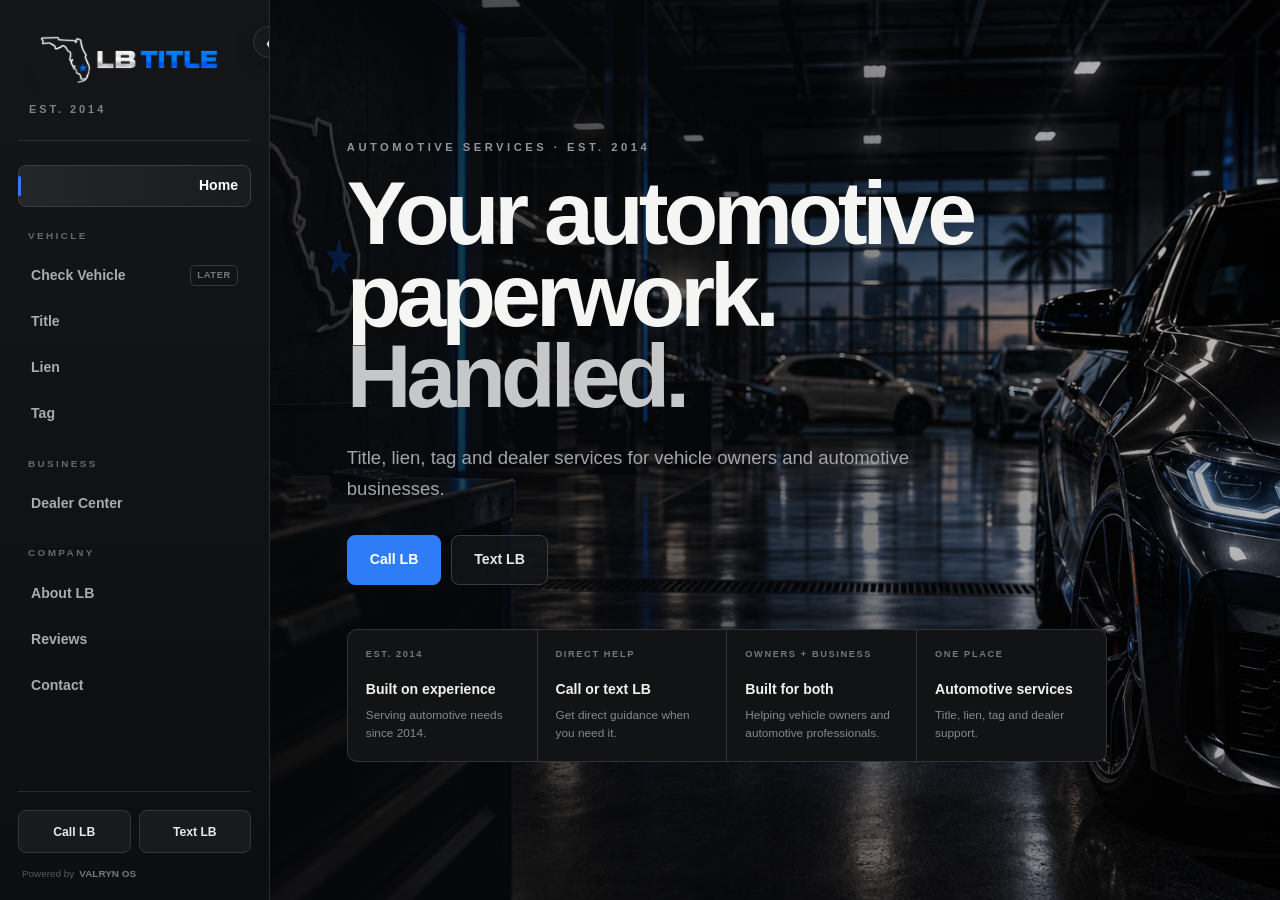
==== commit 792c2f10: "Add Reviews ambient messaging and verified-review integrity state" ====
--- a/index.html
+++ b/index.html
@@ -671,20 +671,19 @@
 
         <div class="room-content">
 
-
-          <p class="room-eyebrow">
-            VEHICLE · CHECK
-          </p>
-
-
-          
-
-
-          <p class="room-copy">
-            LB is evaluating legitimate
-            vehicle-data providers before
-            activating this capability.
-          </p>
+          <div
+            class="room-message"
+            data-room-message="vehicle-check"
+            aria-live="polite"
+          >
+            <p class="room-eyebrow">
+              VEHICLE · CHECK
+            </p>
+
+            <p class="room-dynamic-copy">
+              Vehicle intelligence is being prepared.
+            </p>
+          </div>
 
 
           <div class="room-status">
@@ -726,18 +725,19 @@
 
         <div class="room-content">
 
-
-          <p class="room-eyebrow">
-            COMPANY
-          </p>
-
-
-          <h1>
-            About
-            <span>
-              LB Title.
-            </span>
-          </h1>
+          <div
+            class="room-message"
+            data-room-message="about"
+            aria-live="polite"
+          >
+            <p class="room-eyebrow">
+              COMPANY · ABOUT LB
+            </p>
+
+            <p class="room-dynamic-copy">
+              Built around people, vehicles and solutions.
+            </p>
+          </div>
 
 
           <p class="room-copy">
@@ -781,25 +781,19 @@
 
         <div class="room-content">
 
-
-          <p class="room-eyebrow">
-            COMPANY · REVIEWS
-          </p>
-
-
-          <h1>
-            Customer
-            <span>
-              Reviews.
-            </span>
-          </h1>
-
-
-          <p class="room-copy">
-            Real customer reviews will appear
-            here as LB builds its verified
-            review history.
-          </p>
+          <div
+            class="room-message"
+            data-room-message="reviews"
+            aria-live="polite"
+          >
+            <p class="room-eyebrow">
+              COMPANY · REVIEWS
+            </p>
+
+            <p class="room-dynamic-copy">
+              Real feedback. Built over time.
+            </p>
+          </div>
 
 
           <div class="room-status">
--- a/assets/css/style.css
+++ b/assets/css/style.css
@@ -6078,3 +6078,551 @@
   }
 
 }
+
+
+/* =========================================================
+   LB SWEEP — VEHICLE CHECK ENVIRONMENTAL UI
+   ========================================================= */
+
+.room-vehicle-check .room-content {
+  position: relative;
+  width: 100%;
+  height: 100%;
+  margin: 0;
+  padding: 0;
+  pointer-events: none;
+}
+
+
+/* ---------- AMBIENT MESSAGE ---------- */
+
+.room-vehicle-check .room-message {
+  position: absolute;
+
+  top: 24%;
+  left: 6%;
+
+  max-width: 500px;
+
+  padding: 14px 18px;
+
+  border-left: 2px solid #2f7df6;
+
+  background:
+    linear-gradient(
+      90deg,
+      rgba(8, 9, 11, 0.72),
+      rgba(8, 9, 11, 0.24),
+      transparent
+    );
+
+  opacity: 1;
+
+  transition:
+    opacity 1.1s ease,
+    transform 1.1s ease;
+}
+
+.room-vehicle-check .room-message.is-faded {
+  opacity: 0;
+  transform: translateY(-6px);
+}
+
+.room-vehicle-check .room-message .room-eyebrow {
+  margin: 0 0 8px;
+
+  color: #b7bac0;
+
+  font-size: 0.62rem;
+  letter-spacing: 3px;
+}
+
+.room-vehicle-check .room-dynamic-copy {
+  margin: 0;
+
+  color: #f1f1ef;
+
+  font-size: clamp(1rem, 1.6vw, 1.25rem);
+  font-weight: 700;
+
+  line-height: 1.35;
+
+  text-shadow:
+    0 2px 12px rgba(0, 0, 0, 0.55);
+}
+
+.room-vehicle-check .room-message.is-signature
+.room-dynamic-copy {
+  color: #f0d26a;
+
+  font-family:
+    "Snell Roundhand",
+    "Segoe Script",
+    "Brush Script MT",
+    cursive;
+
+  font-size: clamp(1.35rem, 2.4vw, 2rem);
+  font-weight: 500;
+}
+
+
+/* ---------- PERMANENT PROVIDER STATUS ---------- */
+
+.room-vehicle-check .room-status {
+  position: absolute;
+
+  left: 12%;
+  bottom: 14%;
+
+  z-index: 4;
+
+  margin: 0;
+
+  pointer-events: none;
+}
+
+
+/* ---------- SAFE EXIT ACTION ---------- */
+
+.room-vehicle-check .room-actions {
+  position: absolute;
+
+  left: 12%;
+  bottom: 5%;
+
+  z-index: 5;
+
+  margin: 0;
+  padding: 8px;
+
+  border: 1px solid rgba(255, 255, 255, 0.14);
+  border-radius: 10px;
+
+  background: rgba(10, 11, 13, 0.60);
+
+  backdrop-filter: blur(8px);
+  -webkit-backdrop-filter: blur(8px);
+
+  box-shadow:
+    0 12px 34px rgba(0, 0, 0, 0.28);
+
+  pointer-events: auto;
+}
+
+
+/* ---------- MOBILE ---------- */
+
+@media (max-width: 760px) {
+
+  .room-vehicle-check .room-content {
+    min-height: 100vh;
+
+    display: flex;
+    flex-direction: column;
+    justify-content: flex-end;
+
+    padding: 110px 20px 28px;
+  }
+
+  .room-vehicle-check .room-message,
+  .room-vehicle-check .room-status,
+  .room-vehicle-check .room-actions {
+    position: static;
+    max-width: 100%;
+  }
+
+  .room-vehicle-check .room-message {
+    margin-bottom: auto;
+  }
+
+  .room-vehicle-check .room-status {
+    margin-top: 24px;
+  }
+
+  .room-vehicle-check .room-actions {
+    width: 100%;
+    margin-top: 14px;
+  }
+
+  .room-vehicle-check .room-button {
+    width: 100%;
+  }
+
+}
+
+/* VEHICLE CHECK — FINAL WORKSTATION POSITION */
+
+@media (min-width: 761px) {
+
+  .room-vehicle-check .room-status,
+  .room-vehicle-check .room-actions {
+    left: 30%;
+  }
+
+  .room-vehicle-check .room-status {
+    bottom: 10%;
+  }
+
+  .room-vehicle-check .room-actions {
+    bottom: 1.5%;
+  }
+
+}
+
+
+/* =========================================================
+   LB SWEEP — ABOUT ENVIRONMENTAL UI
+   ========================================================= */
+
+.room-about .room-content {
+  position: relative;
+  width: 100%;
+  height: 100%;
+  margin: 0;
+  padding: 0;
+  pointer-events: none;
+}
+
+
+/* ---------- AMBIENT MESSAGE ---------- */
+
+.room-about .room-message {
+  position: absolute;
+
+  top: 24%;
+  left: 6%;
+
+  max-width: 470px;
+
+  padding: 14px 18px;
+
+  border-left: 2px solid #2f7df6;
+
+  background:
+    linear-gradient(
+      90deg,
+      rgba(8, 9, 11, 0.72),
+      rgba(8, 9, 11, 0.24),
+      transparent
+    );
+
+  opacity: 1;
+
+  transition:
+    opacity 1.1s ease,
+    transform 1.1s ease;
+}
+
+.room-about .room-message.is-faded {
+  opacity: 0;
+  transform: translateY(-6px);
+}
+
+.room-about .room-message .room-eyebrow {
+  margin: 0 0 8px;
+
+  color: #b7bac0;
+
+  font-size: 0.62rem;
+  letter-spacing: 3px;
+}
+
+.room-about .room-dynamic-copy {
+  margin: 0;
+
+  color: #f1f1ef;
+
+  font-size: clamp(1rem, 1.6vw, 1.25rem);
+  font-weight: 700;
+  line-height: 1.35;
+
+  text-shadow:
+    0 2px 12px rgba(0, 0, 0, 0.55);
+}
+
+.room-about .room-message.is-signature
+.room-dynamic-copy {
+  color: #f0d26a;
+
+  font-family:
+    "Snell Roundhand",
+    "Segoe Script",
+    "Brush Script MT",
+    cursive;
+
+  font-size: clamp(1.35rem, 2.4vw, 2rem);
+  font-weight: 500;
+}
+
+
+/* ---------- COMPANY DESCRIPTION ---------- */
+
+.room-about .room-copy {
+  position: absolute;
+
+  left: 12%;
+  bottom: 15%;
+
+  z-index: 4;
+
+  max-width: 560px;
+
+  margin: 0;
+  padding: 14px 18px;
+
+  border-left: 2px solid rgba(255, 255, 255, 0.18);
+
+  background:
+    linear-gradient(
+      90deg,
+      rgba(8, 9, 11, 0.72),
+      rgba(8, 9, 11, 0.18),
+      transparent
+    );
+
+  color: #c4c6ca;
+
+  pointer-events: none;
+}
+
+
+/* ---------- TALK TO LB ---------- */
+
+.room-about .room-actions {
+  position: absolute;
+
+  left: 12%;
+  bottom: 5%;
+
+  z-index: 5;
+
+  margin: 0;
+  padding: 8px;
+
+  border: 1px solid rgba(255, 255, 255, 0.14);
+  border-radius: 10px;
+
+  background: rgba(10, 11, 13, 0.60);
+
+  backdrop-filter: blur(8px);
+  -webkit-backdrop-filter: blur(8px);
+
+  box-shadow:
+    0 12px 34px rgba(0, 0, 0, 0.28);
+
+  pointer-events: auto;
+}
+
+
+/* ---------- MOBILE ---------- */
+
+@media (max-width: 760px) {
+
+  .room-about .room-content {
+    min-height: 100vh;
+
+    display: flex;
+    flex-direction: column;
+    justify-content: flex-end;
+
+    padding: 110px 20px 28px;
+  }
+
+  .room-about .room-message,
+  .room-about .room-copy,
+  .room-about .room-actions {
+    position: static;
+    max-width: 100%;
+  }
+
+  .room-about .room-message {
+    margin-bottom: auto;
+  }
+
+  .room-about .room-copy {
+    margin-top: 24px;
+  }
+
+  .room-about .room-actions {
+    width: 100%;
+    margin-top: 14px;
+  }
+
+  .room-about .room-button {
+    width: 100%;
+  }
+
+}
+
+
+/* =========================================================
+   ABOUT — FINAL ENVIRONMENTAL CLEANUP
+   Background carries the company story.
+   ========================================================= */
+
+@media (min-width: 761px) {
+
+  .room-about .room-copy {
+    display: none;
+  }
+
+  .room-about .room-actions {
+    left: 20%;
+    bottom: 3%;
+  }
+
+}
+
+
+
+/* =========================================================
+   LB SWEEP — REVIEWS ENVIRONMENTAL UI
+   ========================================================= */
+
+.room-reviews .room-content {
+  position: relative;
+
+  width: 100%;
+  height: 100%;
+
+  margin: 0;
+  padding: 0;
+
+  pointer-events: none;
+}
+
+
+/* ---------- AMBIENT MESSAGE ---------- */
+
+.room-reviews .room-message {
+  position: absolute;
+
+  top: 24%;
+  left: 6%;
+
+  max-width: 470px;
+
+  padding: 14px 18px;
+
+  border-left: 2px solid #2f7df6;
+
+  background:
+    linear-gradient(
+      90deg,
+      rgba(8, 9, 11, 0.72),
+      rgba(8, 9, 11, 0.24),
+      transparent
+    );
+
+  opacity: 1;
+
+  transition:
+    opacity 1.1s ease,
+    transform 1.1s ease;
+}
+
+.room-reviews .room-message.is-faded {
+  opacity: 0;
+
+  transform: translateY(-6px);
+}
+
+.room-reviews .room-message .room-eyebrow {
+  margin: 0 0 8px;
+
+  color: #b7bac0;
+
+  font-size: 0.62rem;
+  letter-spacing: 3px;
+}
+
+.room-reviews .room-dynamic-copy {
+  margin: 0;
+
+  color: #f1f1ef;
+
+  font-size: clamp(1rem, 1.6vw, 1.25rem);
+  font-weight: 700;
+
+  line-height: 1.35;
+
+  text-shadow:
+    0 2px 12px rgba(0, 0, 0, 0.55);
+}
+
+.room-reviews .room-message.is-signature
+.room-dynamic-copy {
+  color: #f0d26a;
+
+  font-family:
+    "Snell Roundhand",
+    "Segoe Script",
+    "Brush Script MT",
+    cursive;
+
+  font-size: clamp(1.35rem, 2.4vw, 2rem);
+  font-weight: 500;
+}
+
+
+/* ---------- PERMANENT REVIEW INTEGRITY STATUS ---------- */
+
+.room-reviews .room-status {
+  position: absolute;
+
+  left: 20%;
+  bottom: 5%;
+
+  z-index: 5;
+
+  margin: 0;
+
+  padding: 12px 16px;
+
+  border: 1px solid rgba(255, 255, 255, 0.16);
+  border-radius: 8px;
+
+  background: rgba(10, 11, 13, 0.68);
+
+  color: #c8cacf;
+
+  backdrop-filter: blur(8px);
+  -webkit-backdrop-filter: blur(8px);
+
+  box-shadow:
+    0 12px 34px rgba(0, 0, 0, 0.24);
+
+  pointer-events: none;
+}
+
+
+/* ---------- MOBILE ---------- */
+
+@media (max-width: 760px) {
+
+  .room-reviews .room-content {
+    min-height: 100vh;
+
+    display: flex;
+    flex-direction: column;
+    justify-content: flex-end;
+
+    padding: 110px 20px 28px;
+  }
+
+  .room-reviews .room-message,
+  .room-reviews .room-status {
+    position: static;
+
+    max-width: 100%;
+  }
+
+  .room-reviews .room-message {
+    margin-bottom: auto;
+  }
+
+  .room-reviews .room-status {
+    margin-top: 24px;
+  }
+
+}
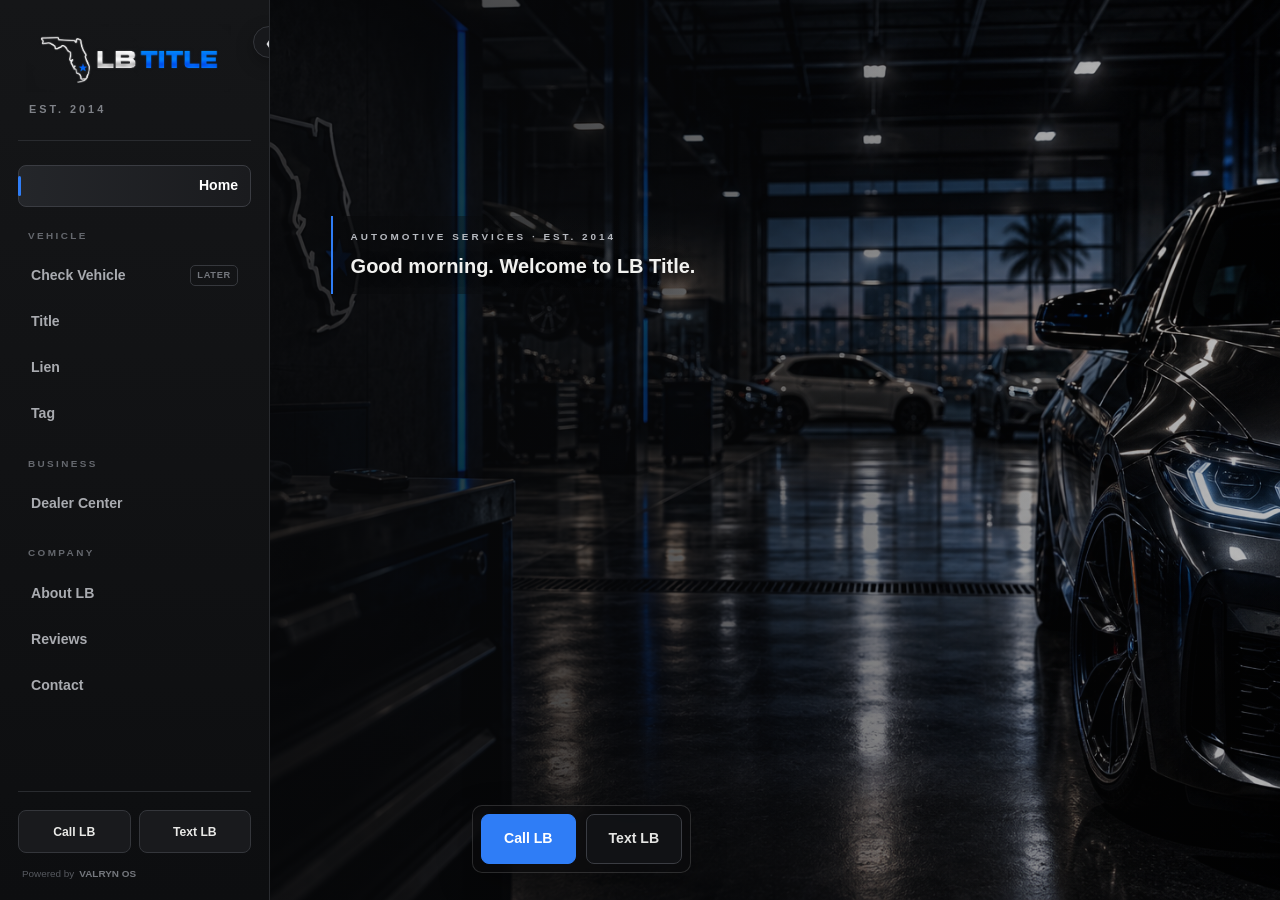
==== commit a4893683: "Bring Home into LB environmental room standard" ====
--- a/index.html
+++ b/index.html
@@ -269,29 +269,22 @@
 
         <div class="room-content">
 
-
-          <p class="room-eyebrow">
-            AUTOMOTIVE SERVICES · EST. 2014
-          </p>
-
-
-          <h1>
-            Your automotive
-            paperwork.
-            <span>
-              Handled.
-            </span>
-          </h1>
-
-
-          <p class="room-copy">
-            Title, lien, tag and dealer
-            services for vehicle owners
-            and automotive businesses.
-          </p>
-
-
-          <div class="room-actions">
+          <div
+            class="room-message"
+            data-room-message="home"
+            aria-live="polite"
+          >
+            <p class="room-eyebrow">
+              AUTOMOTIVE SERVICES · EST. 2014
+            </p>
+
+            <p class="room-dynamic-copy">
+              Welcome to LB Title.
+            </p>
+          </div>
+
+
+<div class="room-actions">
 
             <a
               class="room-button primary"
@@ -307,71 +300,7 @@
               Text LB
             </a>
 
-          </div>
-
-
-          <div class="home-proof-grid">
-
-            <div class="home-proof-item">
-
-              <span>EST. 2014</span>
-
-              <strong>
-                Built on experience
-              </strong>
-
-              <p>
-                Serving automotive needs since 2014.
-              </p>
-
-            </div>
-
-
-            <div class="home-proof-item">
-
-              <span>DIRECT HELP</span>
-
-              <strong>
-                Call or text LB
-              </strong>
-
-              <p>
-                Get direct guidance when you need it.
-              </p>
-
-            </div>
-
-
-            <div class="home-proof-item">
-
-              <span>OWNERS + BUSINESS</span>
-
-              <strong>
-                Built for both
-              </strong>
-
-              <p>
-                Helping vehicle owners and automotive professionals.
-              </p>
-
-            </div>
-
-
-            <div class="home-proof-item">
-
-              <span>ONE PLACE</span>
-
-              <strong>
-                Automotive services
-              </strong>
-
-              <p>
-                Title, lien, tag and dealer support.
-              </p>
-
-            </div>
-
-          </div>
+          </div
 
 
         </div>
--- a/assets/css/style.css
+++ b/assets/css/style.css
@@ -6626,3 +6626,169 @@
   }
 
 }
+
+
+/* =========================================================
+   LB SWEEP — HOME ENVIRONMENTAL UI
+   ========================================================= */
+
+.room-home .room-content {
+  position: relative;
+
+  width: 100%;
+  height: 100%;
+
+  margin: 0;
+  padding: 0;
+
+  pointer-events: none;
+}
+
+
+/* ---------- AMBIENT WELCOME ---------- */
+
+.room-home .room-message {
+  position: absolute;
+
+  top: 24%;
+  left: 6%;
+
+  max-width: 500px;
+
+  padding: 14px 18px;
+
+  border-left: 2px solid #2f7df6;
+
+  background:
+    linear-gradient(
+      90deg,
+      rgba(8, 9, 11, 0.72),
+      rgba(8, 9, 11, 0.24),
+      transparent
+    );
+
+  opacity: 1;
+
+  transition:
+    opacity 1.1s ease,
+    transform 1.1s ease;
+}
+
+.room-home .room-message.is-faded {
+  opacity: 0;
+
+  transform: translateY(-6px);
+}
+
+.room-home .room-message .room-eyebrow {
+  margin: 0 0 8px;
+
+  color: #b7bac0;
+
+  font-size: 0.62rem;
+  letter-spacing: 3px;
+}
+
+.room-home .room-dynamic-copy {
+  margin: 0;
+
+  color: #f1f1ef;
+
+  font-size: clamp(1rem, 1.6vw, 1.25rem);
+  font-weight: 700;
+
+  line-height: 1.35;
+
+  text-shadow:
+    0 2px 12px rgba(0, 0, 0, 0.55);
+}
+
+.room-home .room-message.is-signature
+.room-dynamic-copy {
+  color: #f0d26a;
+
+  font-family:
+    "Snell Roundhand",
+    "Segoe Script",
+    "Brush Script MT",
+    cursive;
+
+  font-size: clamp(1.35rem, 2.4vw, 2rem);
+  font-weight: 500;
+}
+
+
+/* ---------- FRONT DESK ACTIONS ---------- */
+
+.room-home .room-actions {
+  position: absolute;
+
+  left: 20%;
+  bottom: 3%;
+
+  z-index: 5;
+
+  display: flex;
+  gap: 10px;
+
+  margin: 0;
+  padding: 8px;
+
+  border: 1px solid rgba(255, 255, 255, 0.14);
+  border-radius: 10px;
+
+  background: rgba(10, 11, 13, 0.60);
+
+  backdrop-filter: blur(8px);
+  -webkit-backdrop-filter: blur(8px);
+
+  box-shadow:
+    0 12px 34px rgba(0, 0, 0, 0.28);
+
+  pointer-events: auto;
+}
+
+
+/* ---------- MOBILE ---------- */
+
+@media (max-width: 760px) {
+
+  .room-home .room-content {
+    min-height: 100vh;
+
+    display: flex;
+    flex-direction: column;
+    justify-content: flex-end;
+
+    padding: 110px 20px 28px;
+  }
+
+  .room-home .room-message,
+  .room-home .room-actions {
+    position: static;
+
+    max-width: 100%;
+  }
+
+  .room-home .room-message {
+    margin-bottom: auto;
+  }
+
+  .room-home .room-actions {
+    width: 100%;
+
+    display: grid;
+    grid-template-columns: 1fr 1fr;
+
+    margin-top: 24px;
+  }
+
+}
+
+
+/* Old Home proof presentation is retired. */
+
+.room-home .home-proof-grid {
+  display: none;
+}
+
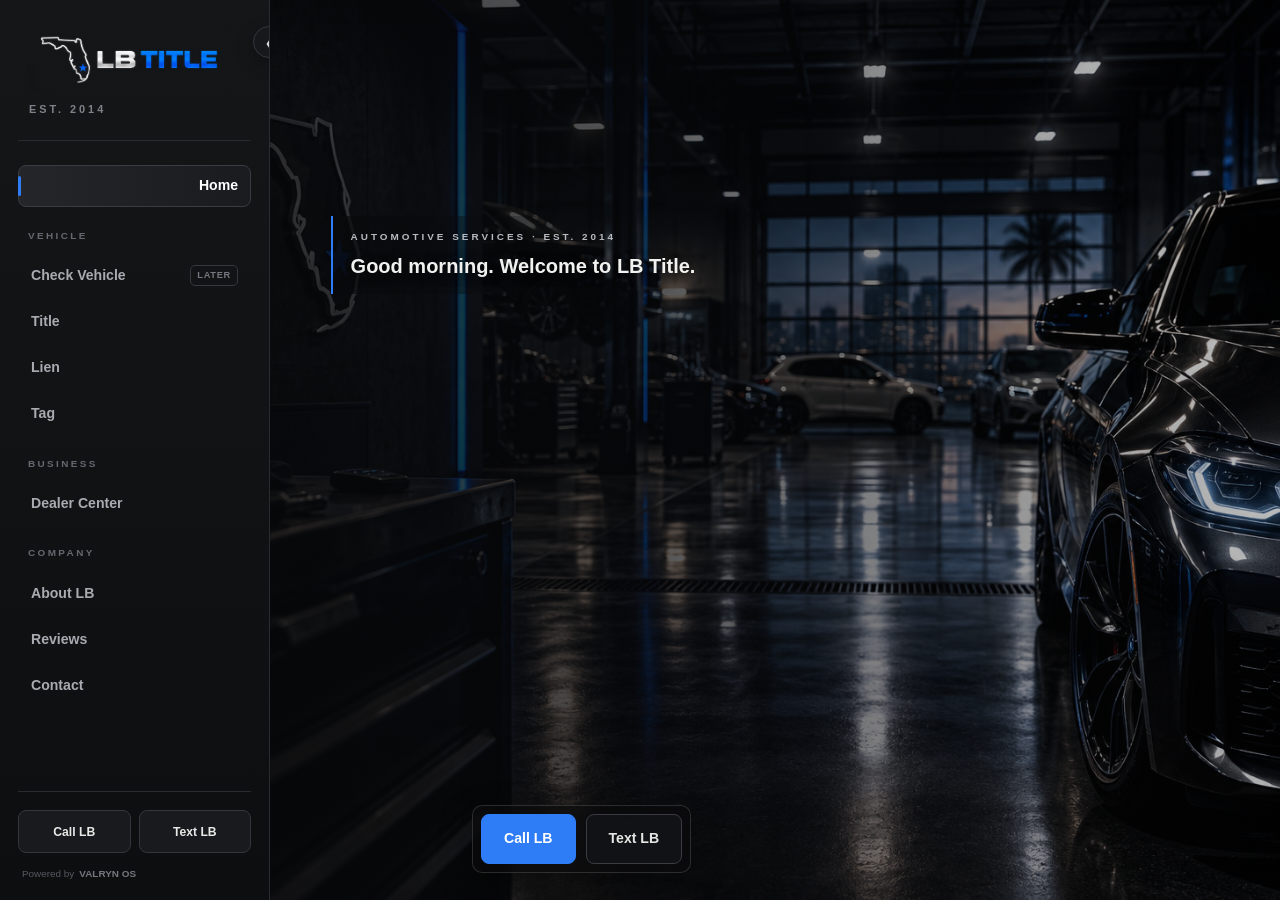
==== commit 1778db3b: "Add customer review submission flow" ====
--- a/index.html
+++ b/index.html
@@ -725,8 +725,19 @@
           </div>
 
 
-          <div class="room-status">
-            No fabricated testimonials.
+          <div class="review-room-controls">
+
+            <div class="room-status">
+              No fabricated testimonials.
+            </div>
+
+            <a
+              class="room-button primary review-action"
+              href="intake/review.html"
+            >
+              Leave a Review
+            </a>
+
           </div>
 
 
--- a/assets/css/style.css
+++ b/assets/css/style.css
@@ -6792,3 +6792,188 @@
   display: none;
 }
 
+
+
+/* =========================================================
+   LB REVIEW SUBMISSION UI
+   ========================================================= */
+
+
+/* ---------- REVIEWS ROOM CONTROLS ---------- */
+
+.room-reviews .review-room-controls {
+  position: absolute;
+
+  left: 20%;
+  bottom: 5%;
+
+  z-index: 5;
+
+  display: flex;
+  align-items: center;
+  gap: 10px;
+
+  pointer-events: auto;
+}
+
+.room-reviews .review-room-controls .room-status {
+  position: static;
+
+  margin: 0;
+}
+
+.room-reviews .review-action {
+  min-height: 46px;
+
+  white-space: nowrap;
+}
+
+
+/* ---------- REVIEW RATING ---------- */
+
+.review-rating-grid {
+  display: grid;
+
+  grid-template-columns:
+    repeat(5, minmax(0, 1fr));
+
+  gap: 10px;
+}
+
+.review-rating-grid label {
+  position: relative;
+
+  cursor: pointer;
+}
+
+.review-rating-grid input {
+  position: absolute;
+
+  width: 1px;
+  height: 1px;
+
+  opacity: 0;
+  pointer-events: none;
+}
+
+.review-rating-grid span {
+  min-height: 58px;
+
+  display: flex;
+  align-items: center;
+  justify-content: center;
+
+  border: 1px solid #273449;
+  border-radius: 9px;
+
+  background: rgba(15, 23, 42, 0.6);
+
+  color: #cbd5e1;
+
+  font-weight: 800;
+
+  transition:
+    border-color 0.2s ease,
+    background 0.2s ease,
+    transform 0.2s ease;
+}
+
+.review-rating-grid label:hover span {
+  border-color: #3b82f6;
+
+  transform: translateY(-2px);
+}
+
+.review-rating-grid input:checked + span {
+  border-color: #3b82f6;
+
+  background: rgba(37, 99, 235, 0.14);
+
+  color: #ffffff;
+
+  box-shadow:
+    inset 0 0 0 1px rgba(59, 130, 246, 0.18);
+}
+
+
+/* ---------- PUBLICATION PERMISSION ---------- */
+
+.review-consent {
+  display: flex;
+  align-items: flex-start;
+
+  gap: 13px;
+
+  cursor: pointer;
+}
+
+.review-consent input {
+  width: 18px;
+  height: 18px;
+
+  flex: 0 0 auto;
+
+  margin-top: 3px;
+
+  accent-color: #2563eb;
+}
+
+.review-consent span {
+  display: flex;
+  flex-direction: column;
+
+  gap: 5px;
+}
+
+.review-consent strong {
+  color: #ffffff;
+
+  font-size: 0.92rem;
+}
+
+.review-consent small {
+  max-width: 620px;
+
+  color: #64748b;
+
+  font-size: 0.8rem;
+  line-height: 1.55;
+}
+
+
+/* ---------- RESPONSIVE ---------- */
+
+@media (max-width: 760px) {
+
+  .room-reviews .review-room-controls {
+    position: static;
+
+    width: 100%;
+
+    display: grid;
+    grid-template-columns: 1fr;
+
+    margin-top: 24px;
+  }
+
+  .room-reviews .review-action {
+    width: 100%;
+  }
+
+  .review-rating-grid {
+    grid-template-columns:
+      repeat(5, minmax(48px, 1fr));
+  }
+
+}
+
+@media (max-width: 520px) {
+
+  .review-rating-grid {
+    grid-template-columns:
+      repeat(3, minmax(0, 1fr));
+  }
+
+}
+
+
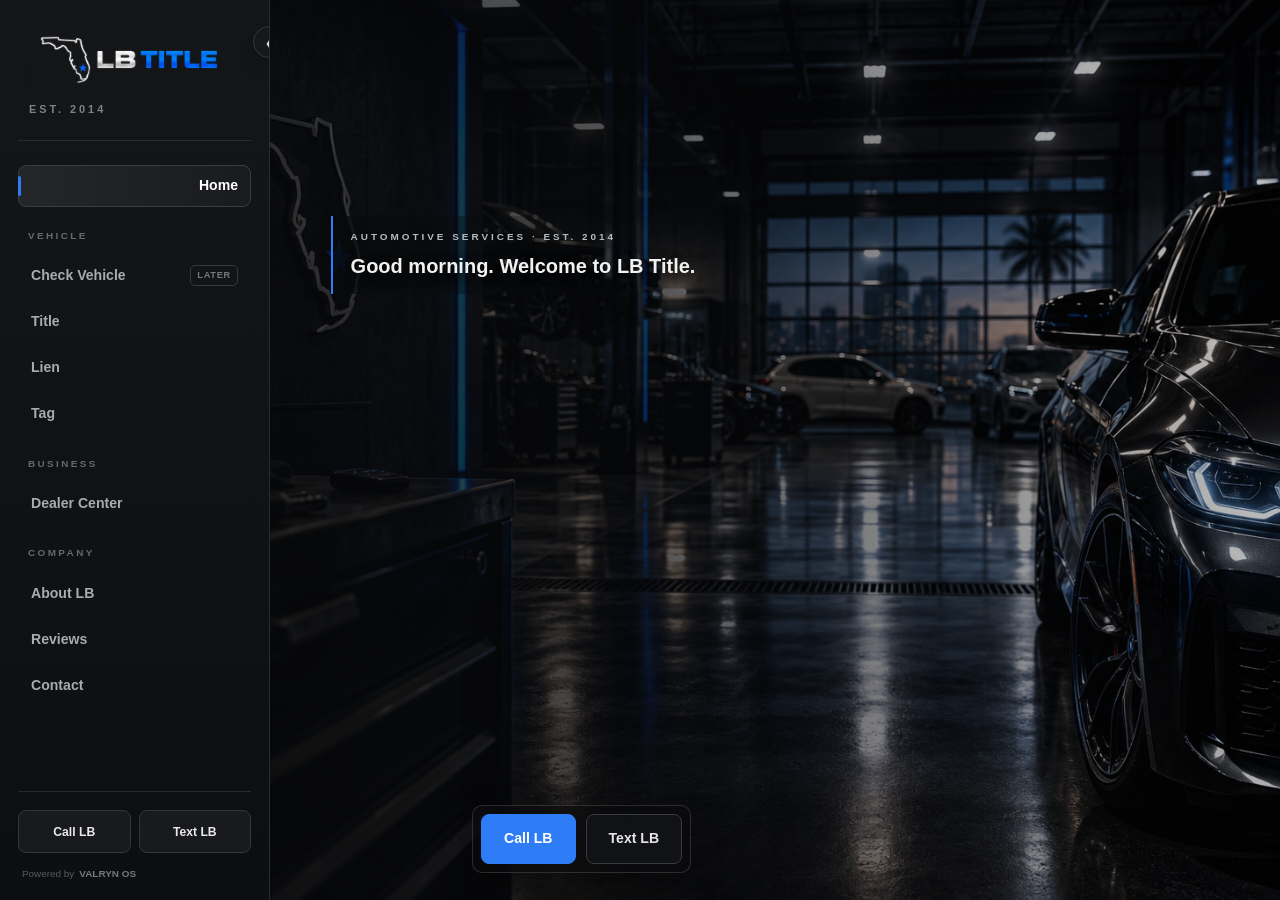
==== commit 42b8feeb: "Add approved customer review display" ====
--- a/index.html
+++ b/index.html
@@ -725,6 +725,19 @@
           </div>
 
 
+          <div
+            class="approved-reviews"
+            id="approved-reviews"
+            aria-label="Approved customer reviews"
+            hidden
+          >
+            <div
+              class="approved-reviews-list"
+              id="approved-reviews-list"
+            ></div>
+          </div>
+
+
           <div class="review-room-controls">
 
             <div class="room-status">
--- a/assets/css/style.css
+++ b/assets/css/style.css
@@ -6977,3 +6977,147 @@
 }
 
 
+
+
+/* =========================================================
+   LB APPROVED REVIEW DISPLAY
+   ========================================================= */
+
+
+/* ---------- REVIEW COLLECTION ---------- */
+
+.room-reviews .approved-reviews {
+  position: absolute;
+
+  top: 18%;
+  right: 5%;
+
+  z-index: 4;
+
+  width: min(420px, 34vw);
+  max-height: 58%;
+
+  overflow-y: auto;
+
+  padding-right: 6px;
+
+  pointer-events: auto;
+
+  scrollbar-width: thin;
+}
+
+.room-reviews .approved-reviews[hidden] {
+  display: none;
+}
+
+.room-reviews .approved-reviews-list {
+  display: grid;
+
+  gap: 12px;
+}
+
+
+/* ---------- REVIEW CARD ---------- */
+
+.room-reviews .approved-review-card {
+  padding: 20px;
+
+  border: 1px solid rgba(255, 255, 255, 0.14);
+  border-radius: 12px;
+
+  background:
+    linear-gradient(
+      145deg,
+      rgba(13, 15, 19, 0.88),
+      rgba(8, 10, 13, 0.78)
+    );
+
+  backdrop-filter: blur(10px);
+  -webkit-backdrop-filter: blur(10px);
+
+  box-shadow:
+    0 16px 38px rgba(0, 0, 0, 0.28);
+}
+
+.room-reviews .approved-review-rating {
+  margin-bottom: 12px;
+
+  color: #f0d26a;
+
+  font-size: 0.92rem;
+
+  letter-spacing: 3px;
+}
+
+.room-reviews .approved-review-quote {
+  margin: 0 0 17px;
+
+  color: #f0f1f2;
+
+  font-size: 0.95rem;
+
+  line-height: 1.6;
+}
+
+.room-reviews .approved-review-meta {
+  display: flex;
+  align-items: center;
+  justify-content: space-between;
+
+  gap: 14px;
+
+  padding-top: 13px;
+
+  border-top: 1px solid rgba(255, 255, 255, 0.09);
+}
+
+.room-reviews .approved-review-meta strong {
+  color: #ffffff;
+
+  font-size: 0.8rem;
+}
+
+.room-reviews .approved-review-meta span {
+  color: #8f949c;
+
+  font-size: 0.72rem;
+}
+
+
+/* ---------- RESPONSIVE ---------- */
+
+@media (max-width: 980px) {
+
+  .room-reviews .approved-reviews {
+    right: 3%;
+
+    width: min(360px, 38vw);
+  }
+
+}
+
+@media (max-width: 760px) {
+
+  .room-reviews .approved-reviews {
+    position: static;
+
+    width: 100%;
+    max-height: none;
+
+    margin: 24px 0 0;
+    padding: 0;
+
+    overflow: visible;
+  }
+
+  .room-reviews .approved-reviews-list {
+    gap: 10px;
+  }
+
+  .room-reviews .approved-review-card {
+    padding: 18px;
+  }
+
+}
+
+
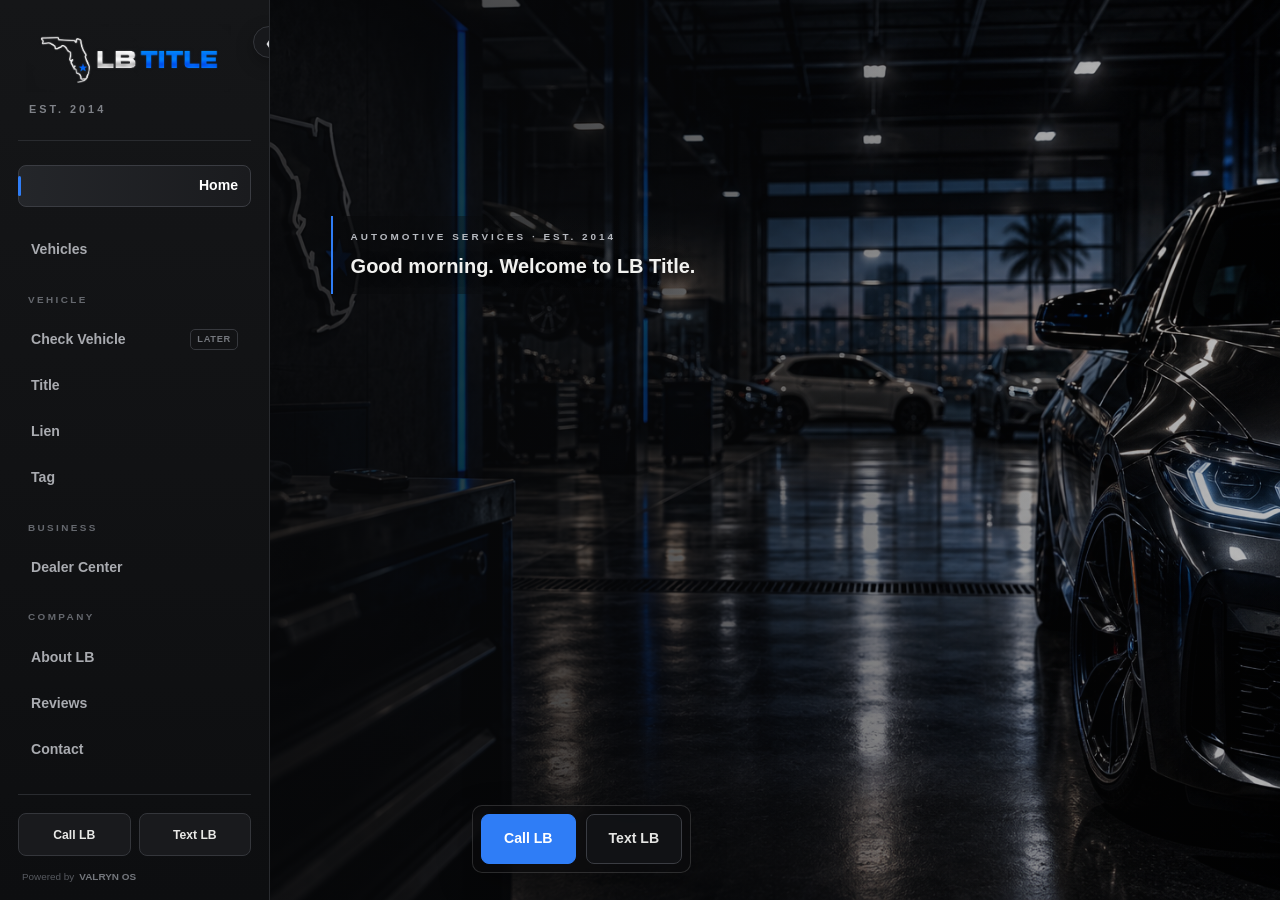
==== commit 74aac455: "Publish approved lean dealership release with empty inventory" ====
--- a/index.html
+++ b/index.html
@@ -24,6 +24,7 @@
     href="assets/css/style.css"
   >
 
+  <link rel="stylesheet" href="assets/css/vehicles.css">
 </head>
 
 
@@ -104,6 +105,9 @@
         </div>
 
 
+        <div class="lb-nav-group">
+          <button class="lb-room-link" type="button" data-room-target="vehicles">Vehicles</button>
+        </div>
         <!-- VEHICLE -->
 
         <div class="lb-nav-group">
@@ -300,7 +304,7 @@
               Text LB
             </a>
 
-          </div
+          </div>
 
 
         </div>
@@ -824,6 +828,17 @@
       </section>
 
 
+      <section class="lb-room room-vehicles" data-room="vehicles" hidden>
+        <div class="vehicle-room-content">
+          <h1>Vehicles</h1>
+          <p>All inquiries go through Low Budget Auto Sale. Call to confirm availability. No reservation or purchase guarantee.</p>
+          <div class="vehicle-actions"><a href="tel:+13054826302">Call LB</a><a href="sms:+13054826302">Text LB</a><button id="vehicle-refresh" type="button">Refresh inventory</button></div>
+          <p id="vehicle-state" role="status" aria-live="polite">Loading inventory…</p>
+          <div id="vehicle-grid" class="vehicle-grid"></div>
+          <section id="vehicle-detail" class="vehicle-detail" aria-label="Vehicle details" hidden></section>
+          <section id="vehicle-local" hidden><p class="vehicle-local-note">LOCAL SYNTHETIC TEST ONLY. No real vehicles, personal data or documents. Community listing and finding services are not activated.</p><div class="vehicle-actions"><button id="open-finding" type="button">Find Me a Car — local test</button><button id="open-community" type="button">Sell Your Car — local test</button></div><div id="vehicle-request"></div></section>
+        </div>
+      </section>
     </main>
 
 
@@ -831,8 +846,9 @@
 
 
   <script src="assets/js/main.js"></script>
+  <script type="module" src="assets/js/vehicles.mjs"></script>
 
 
 </body>
 
-</html>+</html>
--- a/assets/css/style.css
+++ b/assets/css/style.css
@@ -7121,3 +7121,42 @@
 }
 
 
+
+
+/* =========================================================
+   LB AMBIENT REVIEW ROTATION
+   ========================================================= */
+
+.room-reviews .approved-reviews-list {
+  opacity: 1;
+
+  transition:
+    opacity 0.55s ease,
+    transform 0.55s ease;
+}
+
+.room-reviews .approved-reviews-list.is-fading {
+  opacity: 0;
+
+  transform: translateY(-5px);
+}
+
+
+/* Reduced-motion users keep the content swap,
+   but do not receive the fade animation. */
+
+@media (prefers-reduced-motion: reduce) {
+
+  .room-reviews .approved-reviews-list {
+    transition: none;
+  }
+
+  .room-reviews .approved-reviews-list.is-fading {
+    opacity: 1;
+
+    transform: none;
+  }
+
+}
+
+
--- a/assets/css/vehicles.css
+++ b/assets/css/vehicles.css
@@ -0,0 +1,20 @@
+.room-vehicles { background:#10151b; overflow-y:auto; }
+.vehicle-room-content { width:100%; max-width:1100px; padding:clamp(1rem,3vw,2rem); margin:auto; }
+.vehicle-grid { display:grid; grid-template-columns:repeat(auto-fit,minmax(min(100%,250px),1fr)); gap:1rem; }
+.vehicle-card,.vehicle-detail,.vehicle-form { background:#18222c; border:1px solid #65727f; padding:1rem; border-radius:12px; color:#fff; }
+.vehicle-card img,.vehicle-detail img { width:100%; max-height:340px; object-fit:contain; background:#080b10; }
+.vehicle-actions { display:flex; flex-wrap:wrap; gap:.6rem; margin:1rem 0; }
+.vehicle-actions button,.vehicle-actions a,.vehicle-form button { min-height:44px; padding:.6rem 1rem; border-radius:6px; color:#fff; background:#26384a; border:1px solid #9db0c0; text-decoration:none; cursor:pointer; }
+.vehicle-actions :focus-visible,.vehicle-form :focus-visible { outline:3px solid #f7bc64; outline-offset:3px; }
+.vehicle-form { margin-block:1rem; }
+.vehicle-form label { display:block; margin:.7rem 0; }
+.vehicle-form input:not([type=checkbox]),.vehicle-form textarea,.vehicle-form select { display:block; width:100%; box-sizing:border-box; padding:.65rem; font:inherit; }
+.vehicle-form textarea { min-height:90px; }
+.vehicle-form [type=checkbox] { width:1.2rem; height:1.2rem; }
+.vehicle-local-note { padding:.75rem; border:1px solid #d7ad52; }
+.home-showroom { position:absolute; inset:0; background-position:center; background-size:cover; }
+.showroom-panel { position:absolute; bottom:1.5rem; right:1.5rem; max-width:min(420px,calc(100% - 3rem)); padding:1rem; background:rgba(8,14,21,.92); color:#fff; border:1px solid #8291a0; border-radius:12px; }
+.room-home:has(.home-showroom:not([hidden])) > .room-content { visibility:hidden; pointer-events:none; }
+.home-showroom[hidden],.vehicle-detail[hidden],.vehicle-form[hidden] { display:none; }
+@media(max-width:600px) { .showroom-panel { bottom:.75rem;right:.75rem;max-width:calc(100% - 1.5rem);padding:.75rem; } .showroom-panel h2 { font-size:1.1rem; } }
+@media(prefers-reduced-motion:reduce) { .home-showroom { transition:none; } }
